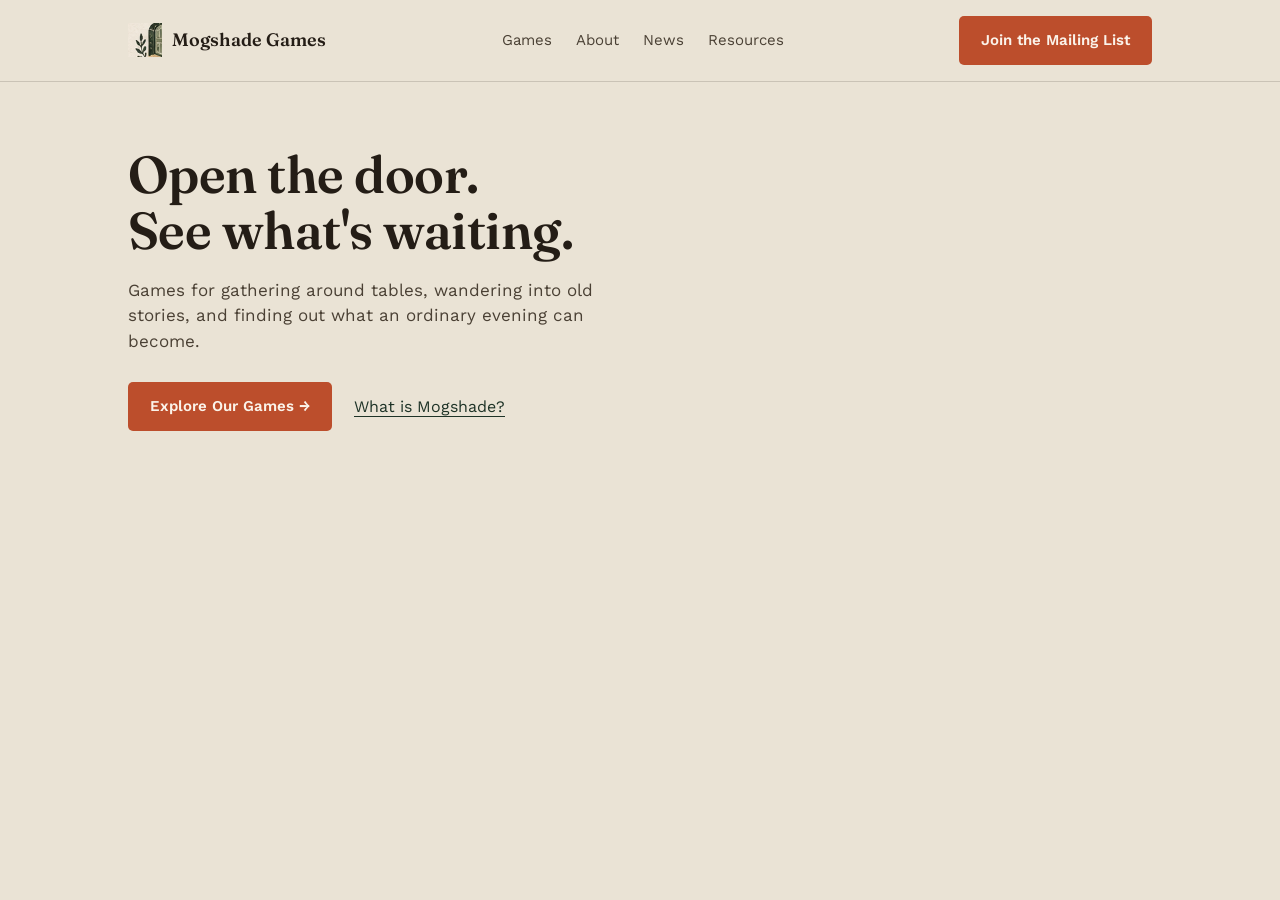
==== index.html @ a769ac43 "Create index.html" ====
<!DOCTYPE html>
<html lang="en">
<head>
<meta charset="UTF-8">
<meta name="viewport" content="width=device-width, initial-scale=1.0">
<title>Mogshade Games — Open the door. See what's waiting.</title>
<link rel="preconnect" href="https://fonts.googleapis.com">
<link rel="preconnect" href="https://fonts.gstatic.com" crossorigin>
<link href="https://fonts.googleapis.com/css2?family=Fraunces:wght@500;600;700&family=Work+Sans:wght@400;500;600&display=swap" rel="stylesheet">
<style>
  :root{
    --cream:#EAE3D5;
    --ink:#241D16;
    --ink-soft:#4A4034;
    --forest-dark:#1E3327;
    --rust:#BC4E2C;
    --rust-dark:#9E3F21;
    --line: rgba(36,29,22,0.16);
  }
  *{box-sizing:border-box;}
  body{margin:0;background:var(--cream);color:var(--ink);font-family:'Work Sans',sans-serif;line-height:1.5;}
  h1,h2{font-family:'Fraunces',serif;font-weight:600;margin:0;letter-spacing:-0.01em;}
  a{color:inherit;text-decoration:none;}
  img{display:block;max-width:100%;border-radius:8px;}
  .wrap{max-width:1080px;margin:0 auto;padding:0 28px;}
  @media(max-width:640px){.wrap{padding:0 18px;}}

  .btn{display:inline-flex;align-items:center;gap:8px;padding:13px 22px;border-radius:5px;font-weight:600;font-size:15px;border:none;cursor:pointer;}
  .btn-primary{background:var(--rust);color:#FBF3EA;}
  .btn-primary:hover{background:var(--rust-dark);}
  .btn-link{text-decoration:underline;text-underline-offset:4px;color:var(--forest-dark);}

  header.site{border-bottom:1px solid var(--line);padding:16px 0;}
  nav{display:flex;align-items:center;justify-content:space-between;flex-wrap:wrap;gap:16px;}
  .logo{display:flex;align-items:center;gap:10px;}
  .logo img{width:34px;height:34px;border-radius:0;}
  .logo-word{font-family:'Fraunces',serif;font-weight:600;font-size:18px;line-height:1.15;}
  .nav-links{display:flex;gap:24px;flex-wrap:wrap;}
  .nav-links a{font-size:15px;color:var(--ink-soft);}
  .nav-links a:hover{color:var(--ink);}

  section{padding:60px 0;}
  .hero{padding-top:64px;}
  .hero-grid{display:grid;grid-template-columns:1fr 1fr;gap:40px;align-items:center;}
  @media(max-width:860px){.hero-grid{grid-template-columns:1fr;}}
  .hero h1{font-size:clamp(34px,5vw,52px);line-height:1.08;}
  .hero p{margin:20px 0 28px;max-width:44ch;color:var(--ink-soft);font-size:17px;}
  .hero-ctas{display:flex;gap:22px;align-items:center;flex-wrap:wrap;}

  .section-head{display:flex;justify-content:space-between;align-items:baseline;margin-bottom:28px;flex-wrap:wrap;gap:12px;}
  .section-head h2{font-size:clamp(26px,3.2vw,36px);}
  .kicker{font-size:12px;font-weight:600;color:var(--ink-soft);}

  .games-grid{display:grid;grid-template-columns:repeat(3,1fr);gap:18px;}
  @media(max-width:860px){.games-grid{grid-template-columns:1fr 1fr;}}
  @media(max-width:600px){.games-grid{grid-template-columns:1fr;}}
  .games-grid img{width:100%;transition:transform .15s ease;}
  .games-grid a:hover img{transform:translateY(-3px);}

  .about-band{background:var(--forest-dark);}
  .about-band .wrap{background:#39253f;border-radius:10px;padding:48px;color:#F1E7EA;}
  .about-grid{display:grid;grid-template-columns:1fr 1fr;gap:36px;align-items:center;}
  @media(max-width:860px){.about-grid{grid-template-columns:1fr;}.about-band .wrap{padding:28px;}}
  .about-band h2{color:#F7EFE9;font-size:clamp(28px,3.6vw,40px);}
  .about-band p{color:#DCC9CE;max-width:44ch;margin:16px 0 24px;}
  .about-band img{border-radius:6px;}
  .btn-cream{background:var(--cream);color:var(--forest-dark);}

  .workshop-grid{display:grid;grid-template-columns:1fr 1fr 1fr;gap:18px;}
  @media(max-width:860px){.workshop-grid{grid-template-columns:1fr 1fr;}}
  @media(max-width:600px){.workshop-grid{grid-template-columns:1fr;}}
  .post-card{background:#F1ECE0;border:1px solid var(--line);border-radius:10px;overflow:hidden;}
  .post-card img{border-radius:0;width:100%;height:130px;object-fit:cover;}
  .post-body{padding:16px 18px 20px;}
  .post-date{font-size:12px;color:var(--ink-soft);}
  .post-card h3{font-family:'Fraunces',serif;font-size:18px;margin:6px 0 8px;font-weight:600;}
  .post-card p{font-size:14px;color:var(--ink-soft);margin:0 0 12px;}
  .post-link{font-size:13.5px;font-weight:600;color:var(--rust);}

  .newsletter{margin-top:20px;background:#A9B98C;color:#3A4A2A;border-radius:10px;padding:26px;display:flex;flex-wrap:wrap;align-items:center;justify-content:space-between;gap:20px;}
  .newsletter h3{font-family:'Fraunces',serif;font-size:19px;margin:0 0 6px;}
  .newsletter p{margin:0;font-size:13.5px;max-width:40ch;}
  .newsletter form{display:flex;gap:10px;flex-wrap:wrap;}
  .newsletter input{padding:11px 14px;border-radius:5px;border:1px solid rgba(58,74,42,0.35);font-family:inherit;font-size:14px;}

  footer{background:var(--forest-dark);color:#E7E0D3;padding:36px 0;}
  .footer-grid{display:flex;align-items:center;justify-content:space-between;flex-wrap:wrap;gap:18px;}
  .footer-logo{display:flex;align-items:center;gap:10px;}
  .footer-logo img{width:28px;height:28px;}
  .footer-links{display:flex;gap:22px;flex-wrap:wrap;}
  .footer-links a{font-size:14px;color:#CBC2AE;}
  .footer-bottom{margin-top:20px;padding-top:18px;border-top:1px solid rgba(231,224,211,0.15);font-size:12.5px;color:#A9A08B;display:flex;justify-content:space-between;flex-wrap:wrap;gap:8px;}
</style>
</head>
<body>

<header class="site">
  <div class="wrap">
    <nav>
      <a href="#top" class="logo">
        <img src="[data-uri]" alt="Mogshade Games door icon">
        <span class="logo-word">Mogshade Games</span>
      </a>
      <div class="nav-links">
        <a href="#games">Games</a>
        <a href="#about">About</a>
        <a href="#workshop">News</a>
        <a href="#workshop">Resources</a>
      </div>
      <a href="#newsletter" class="btn btn-primary">Join the Mailing List</a>
    </nav>
  </div>
</header>

<main id="top">

  <section class="hero">
    <div class="wrap hero-grid">
      <div>
        <h1>Open the door.<br>See what's waiting.</h1>
        <p>Games for gathering around tables, wandering into old stories, and finding out what an ordinary evening can become.</p>
        <div class="hero-ctas">
          <a href="#games" class="btn btn-primary">Explore Our Games →</a>
          <a href="#about" class="btn-link">What is Mogshade?</a>
        </div>
      </div>
      <div>
        <img src="[data-uri]
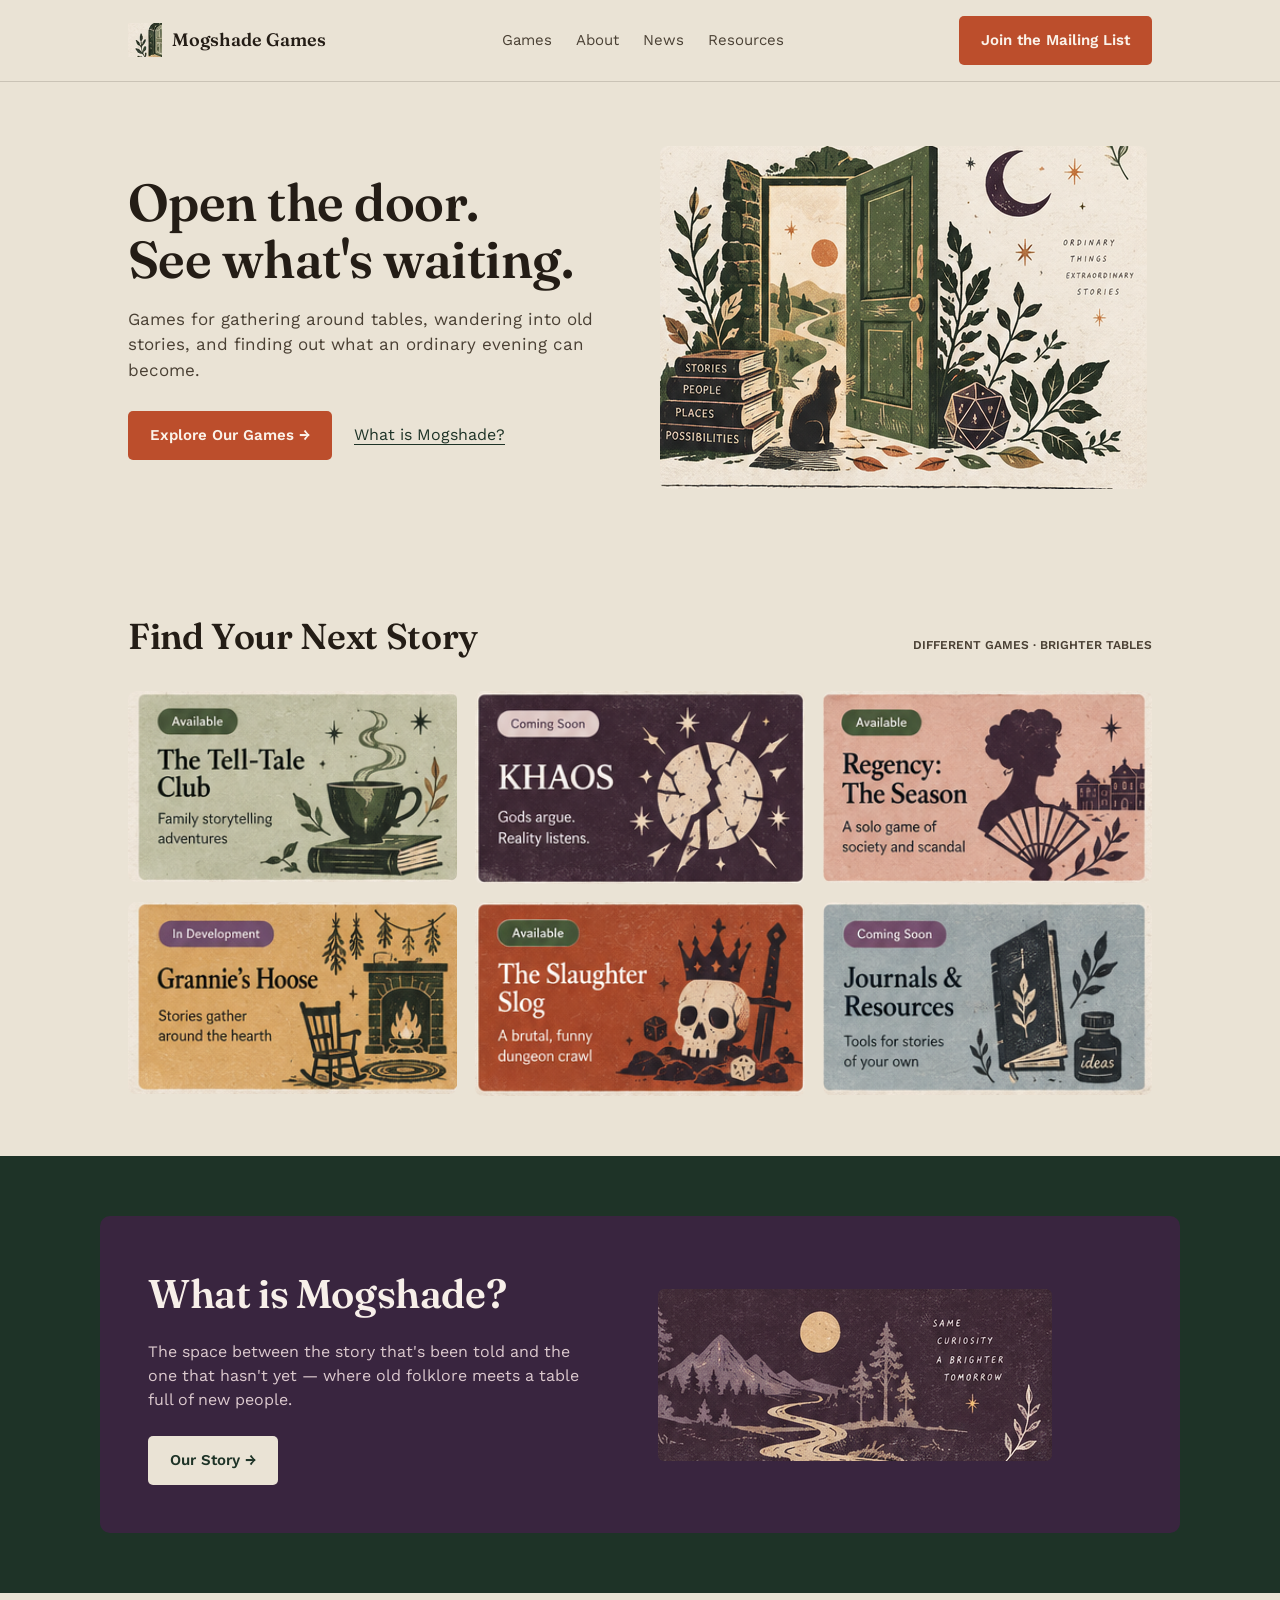
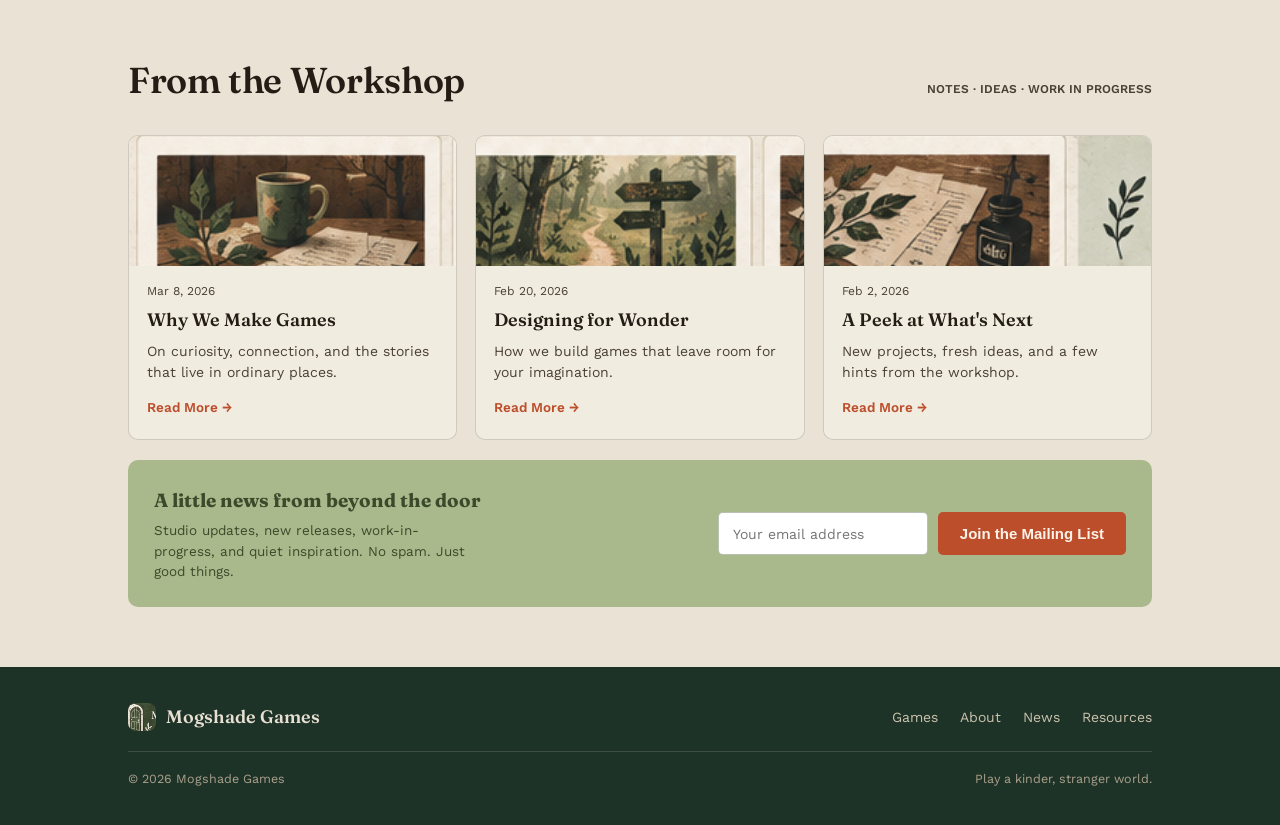
==== commit 473c592f: "Add files via upload" ====
--- a/index.html
+++ b/index.html
@@ -98,7 +98,7 @@
   <div class="wrap">
     <nav>
       <a href="#top" class="logo">
-        <img src="[data-uri]" alt="Mogshade Games door icon">
+        <img src="logo-icon.png" alt="Mogshade Games door icon">
         <span class="logo-word">Mogshade Games</span>
       </a>
       <div class="nav-links">
@@ -125,4 +125,114 @@
         </div>
       </div>
       <div>
-        <img src="[data-uri]
+        <img src="hero-art.png" alt="An open green door revealing a path into the hills, with a black cat, a stack of books, and a d20 die among the foliage">
+      </div>
+    </div>
+  </section>
+
+  <section id="games">
+    <div class="wrap">
+      <div class="section-head">
+        <h2>Find Your Next Story</h2>
+        <span class="kicker">DIFFERENT GAMES · BRIGHTER TABLES</span>
+      </div>
+      <div class="games-grid">
+        <a href="#"><img src="card-telltale.png" alt="The Tell-Tale Club — family storytelling adventures. Available now."></a>
+        <a href="#"><img src="card-khaos.png" alt="KHAOS — gods argue, reality listens. Coming soon."></a>
+        <a href="#"><img src="card-regency.png" alt="Regency: The Season — a solo game of society and scandal. Available now."></a>
+        <a href="#"><img src="card-grannie.png" alt="Grannie's Hoose — stories gather around the hearth. In development."></a>
+        <a href="#"><img src="card-slaughter.png" alt="The Slaughter Slog — a brutal, funny dungeon crawl. Available now."></a>
+        <a href="#"><img src="card-journals.png" alt="Journals and Resources — tools for stories of your own. Coming soon."></a>
+      </div>
+    </div>
+  </section>
+
+  <section class="about-band" id="about">
+    <div class="wrap">
+      <div class="about-grid">
+        <div>
+          <h2>What is Mogshade?</h2>
+          <p>The space between the story that's been told and the one that hasn't yet — where old folklore meets a table full of new people.</p>
+          <a href="#" class="btn btn-cream">Our Story →</a>
+        </div>
+        <div>
+          <img src="about-art.png" alt="A moonlit path winding through mountains and pine trees">
+        </div>
+      </div>
+    </div>
+  </section>
+
+  <section id="workshop">
+    <div class="wrap">
+      <div class="section-head">
+        <h2>From the Workshop</h2>
+        <span class="kicker">NOTES · IDEAS · WORK IN PROGRESS</span>
+      </div>
+      <div class="workshop-grid">
+        <article class="post-card">
+          <img src="blog-thumb1.png" alt="A mug and manuscript pages on a wooden desk">
+          <div class="post-body">
+            <div class="post-date">Mar 8, 2026</div>
+            <h3>Why We Make Games</h3>
+            <p>On curiosity, connection, and the stories that live in ordinary places.</p>
+            <a href="#" class="post-link">Read More →</a>
+          </div>
+        </article>
+        <article class="post-card">
+          <img src="blog-thumb2.png" alt="A forest path with a wooden signpost">
+          <div class="post-body">
+            <div class="post-date">Feb 20, 2026</div>
+            <h3>Designing for Wonder</h3>
+            <p>How we build games that leave room for your imagination.</p>
+            <a href="#" class="post-link">Read More →</a>
+          </div>
+        </article>
+        <article class="post-card">
+          <img src="blog-thumb3.png" alt="Manuscript pages, a leaf, and an ink bottle">
+          <div class="post-body">
+            <div class="post-date">Feb 2, 2026</div>
+            <h3>A Peek at What's Next</h3>
+            <p>New projects, fresh ideas, and a few hints from the workshop.</p>
+            <a href="#" class="post-link">Read More →</a>
+          </div>
+        </article>
+      </div>
+
+      <div class="newsletter" id="newsletter">
+        <div>
+          <h3>A little news from beyond the door</h3>
+          <p>Studio updates, new releases, work-in-progress, and quiet inspiration. No spam. Just good things.</p>
+        </div>
+        <form onsubmit="event.preventDefault(); this.querySelector('button').textContent='Joined ✓';">
+          <input type="email" placeholder="Your email address" required>
+          <button type="submit" class="btn btn-primary">Join the Mailing List</button>
+        </form>
+      </div>
+    </div>
+  </section>
+
+</main>
+
+<footer>
+  <div class="wrap">
+    <div class="footer-grid">
+      <a href="#top" class="footer-logo">
+        <img src="footer-icon.png" alt="Mogshade Games door icon">
+        <span class="logo-word">Mogshade Games</span>
+      </a>
+      <nav class="footer-links">
+        <a href="#games">Games</a>
+        <a href="#about">About</a>
+        <a href="#workshop">News</a>
+        <a href="#workshop">Resources</a>
+      </nav>
+    </div>
+    <div class="footer-bottom">
+      <span>© 2026 Mogshade Games</span>
+      <span>Play a kinder, stranger world.</span>
+    </div>
+  </div>
+</footer>
+
+</body>
+</html>
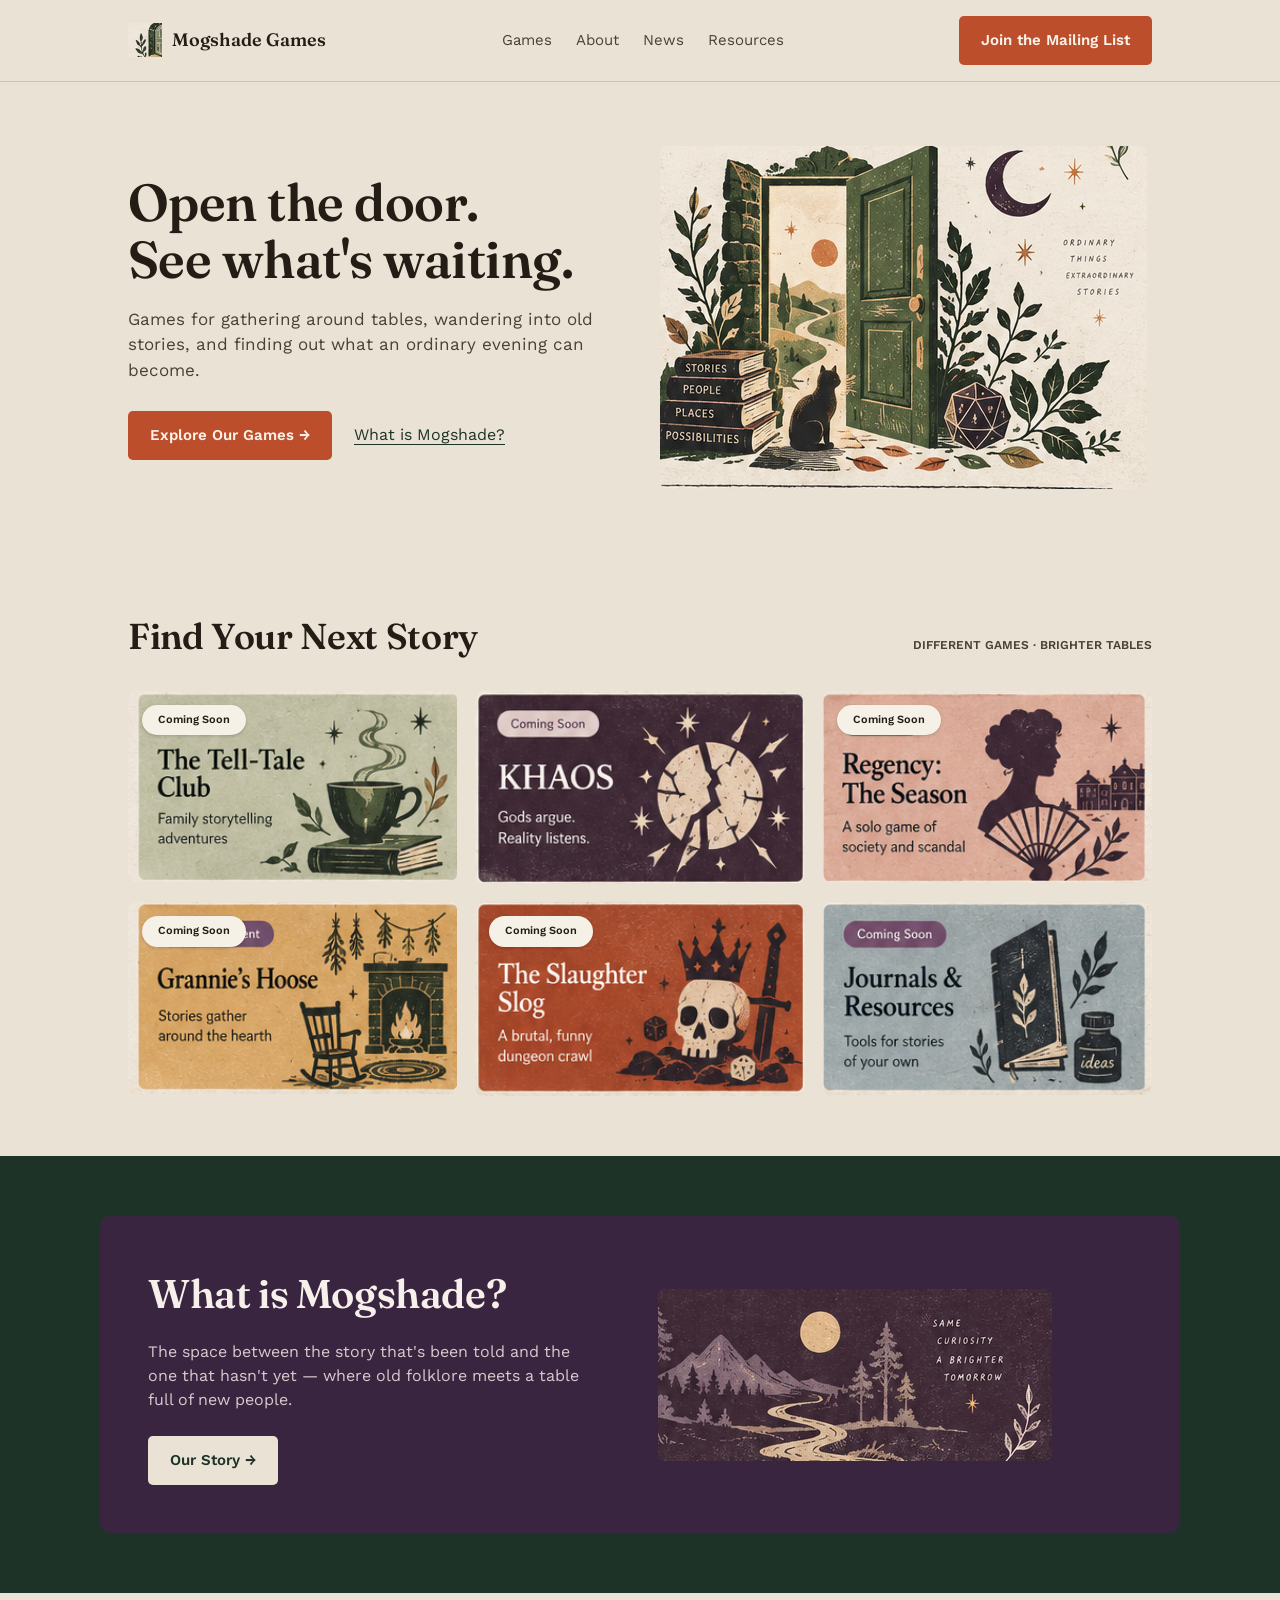
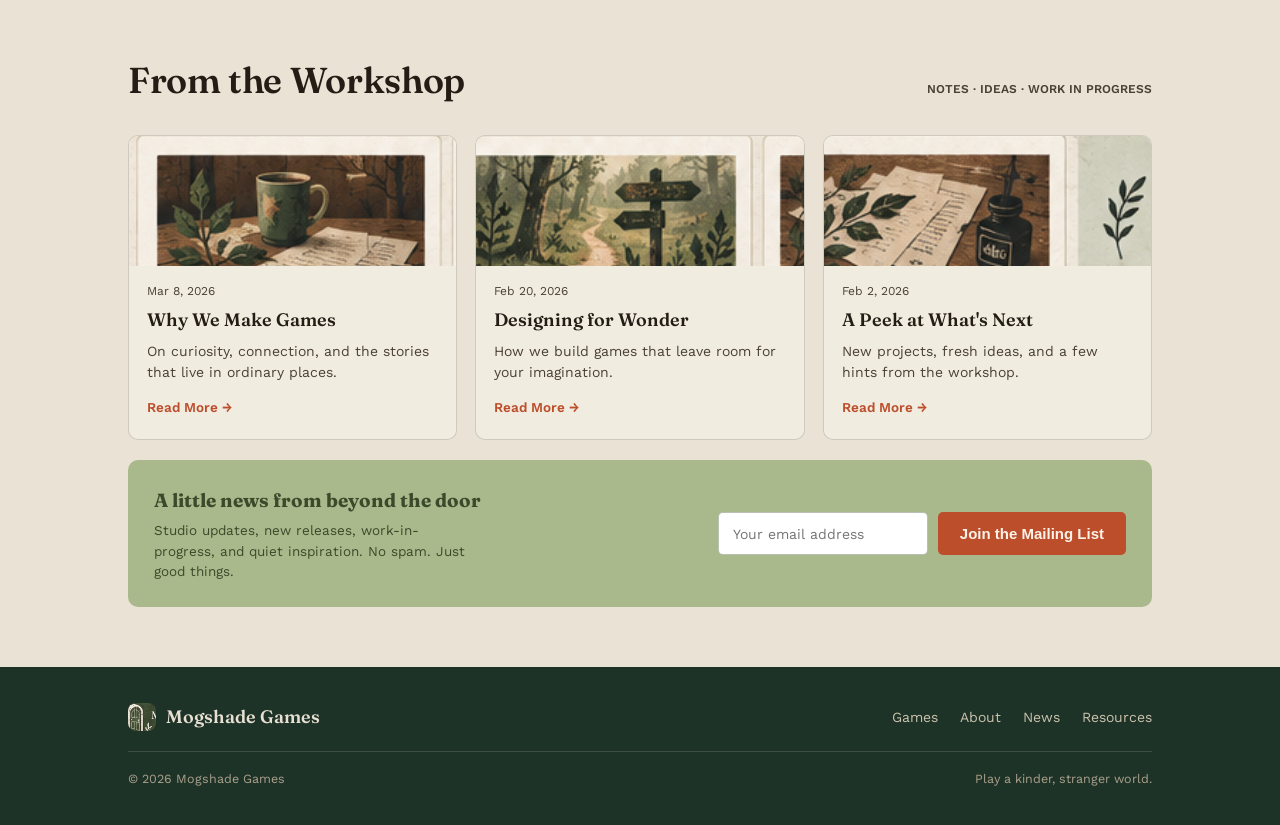
==== commit 876062cd: "Add files via upload" ====
--- a/index.html
+++ b/index.html
@@ -54,8 +54,16 @@
   .games-grid{display:grid;grid-template-columns:repeat(3,1fr);gap:18px;}
   @media(max-width:860px){.games-grid{grid-template-columns:1fr 1fr;}}
   @media(max-width:600px){.games-grid{grid-template-columns:1fr;}}
-  .games-grid img{width:100%;transition:transform .15s ease;}
+  .games-grid img{width:100%;transition:transform .15s ease;display:block;}
   .games-grid a:hover img{transform:translateY(-3px);}
+  .game-card-wrap{position:relative;}
+  .badge-pill{
+    position:absolute;top:14px;left:14px;
+    background:#F5F1E6;color:#241D16;
+    font-size:11px;font-weight:600;
+    padding:7px 16px;border-radius:20px;
+    box-shadow:0 1px 3px rgba(0,0,0,0.18);
+  }
 
   .about-band{background:var(--forest-dark);}
   .about-band .wrap{background:#39253f;border-radius:10px;padding:48px;color:#F1E7EA;}
@@ -137,12 +145,12 @@
         <span class="kicker">DIFFERENT GAMES · BRIGHTER TABLES</span>
       </div>
       <div class="games-grid">
-        <a href="#"><img src="card-telltale.png" alt="The Tell-Tale Club — family storytelling adventures. Available now."></a>
-        <a href="#"><img src="card-khaos.png" alt="KHAOS — gods argue, reality listens. Coming soon."></a>
-        <a href="#"><img src="card-regency.png" alt="Regency: The Season — a solo game of society and scandal. Available now."></a>
-        <a href="#"><img src="card-grannie.png" alt="Grannie's Hoose — stories gather around the hearth. In development."></a>
-        <a href="#"><img src="card-slaughter.png" alt="The Slaughter Slog — a brutal, funny dungeon crawl. Available now."></a>
-        <a href="#"><img src="card-journals.png" alt="Journals and Resources — tools for stories of your own. Coming soon."></a>
+        <div class="game-card-wrap"><a href="#"><img src="card-telltale.png" alt="The Tell-Tale Club — family storytelling adventures. Coming soon."></a><span class="badge-pill">Coming Soon</span></div>
+        <div class="game-card-wrap"><a href="#"><img src="card-khaos.png" alt="KHAOS — gods argue, reality listens. Coming soon."></a></div>
+        <div class="game-card-wrap"><a href="#"><img src="card-regency.png" alt="Regency: The Season — a solo game of society and scandal. Coming soon."></a><span class="badge-pill">Coming Soon</span></div>
+        <div class="game-card-wrap"><a href="#"><img src="card-grannie.png" alt="Grannie's Hoose — stories gather around the hearth. Coming soon."></a><span class="badge-pill">Coming Soon</span></div>
+        <div class="game-card-wrap"><a href="#"><img src="card-slaughter.png" alt="The Slaughter Slog — a brutal, funny dungeon crawl. Coming soon."></a><span class="badge-pill">Coming Soon</span></div>
+        <div class="game-card-wrap"><a href="#"><img src="card-journals.png" alt="Journals and Resources — tools for stories of your own. Coming soon."></a></div>
       </div>
     </div>
   </section>
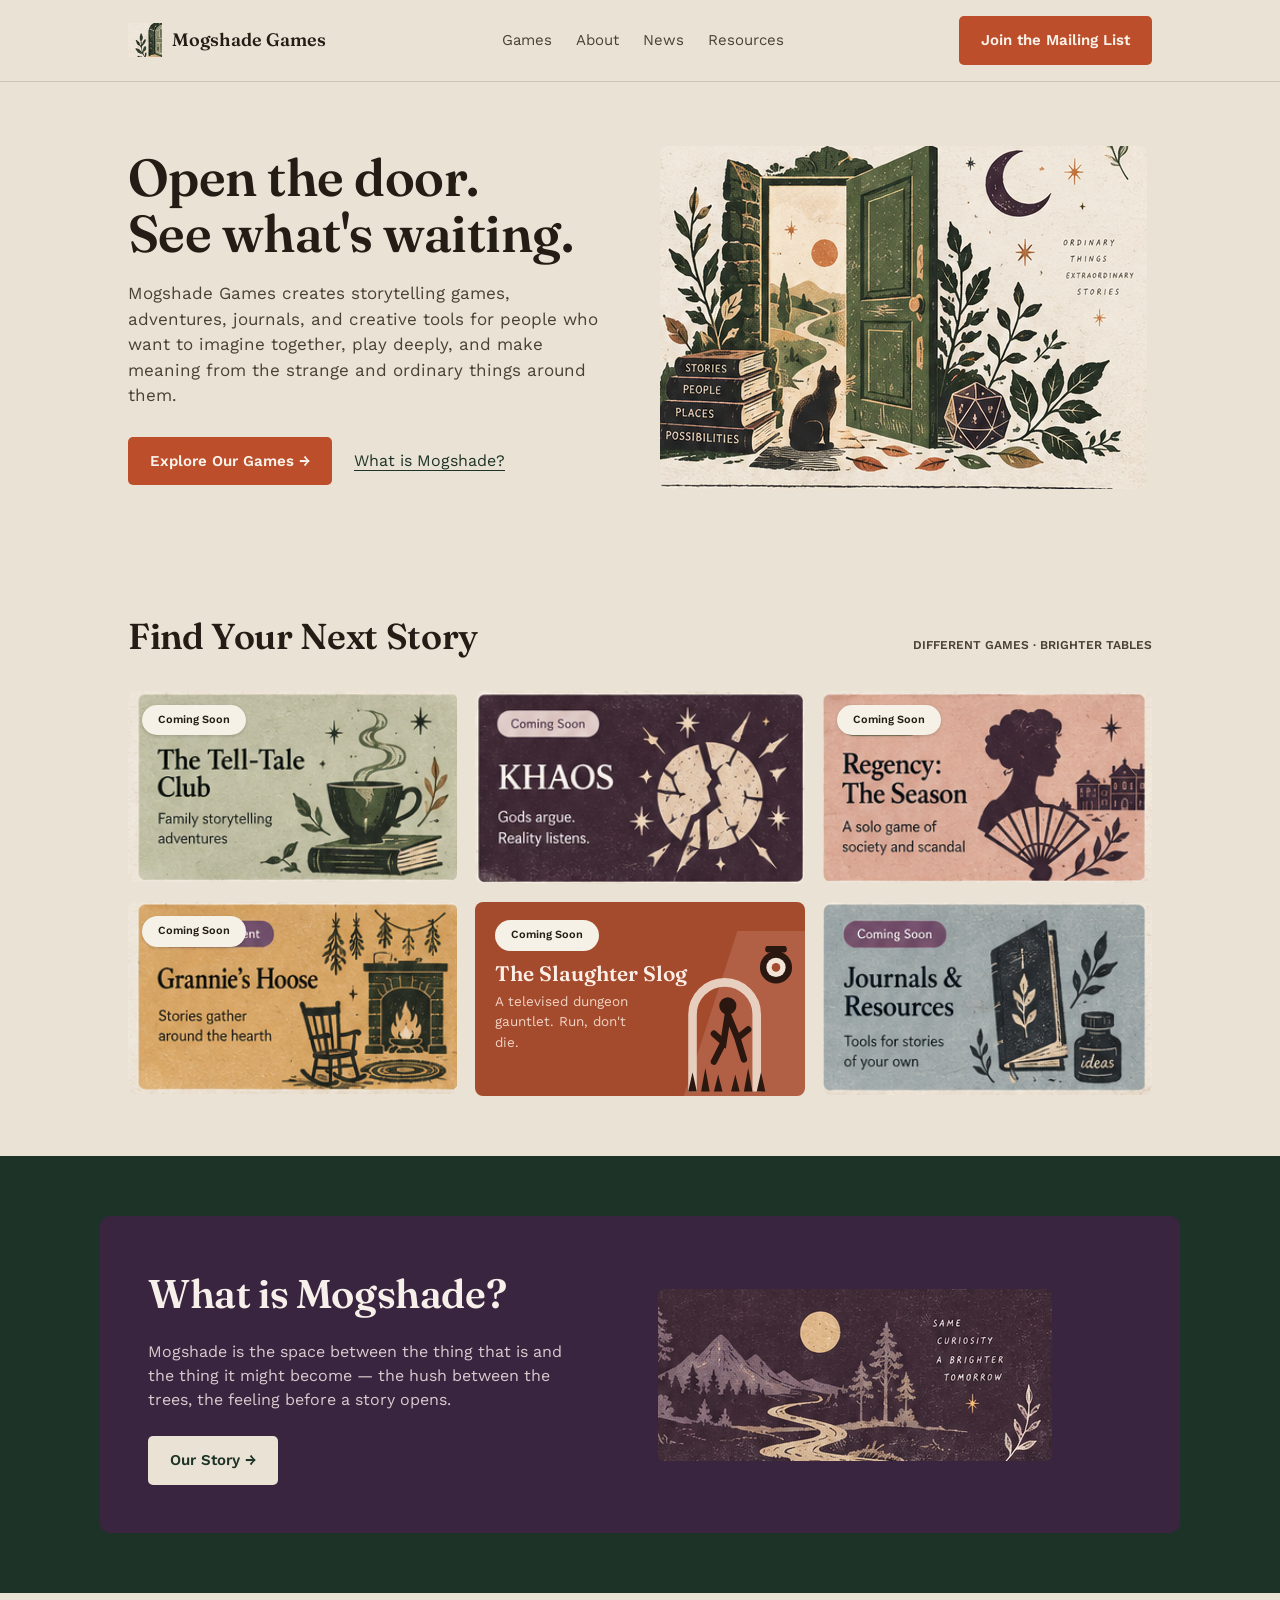
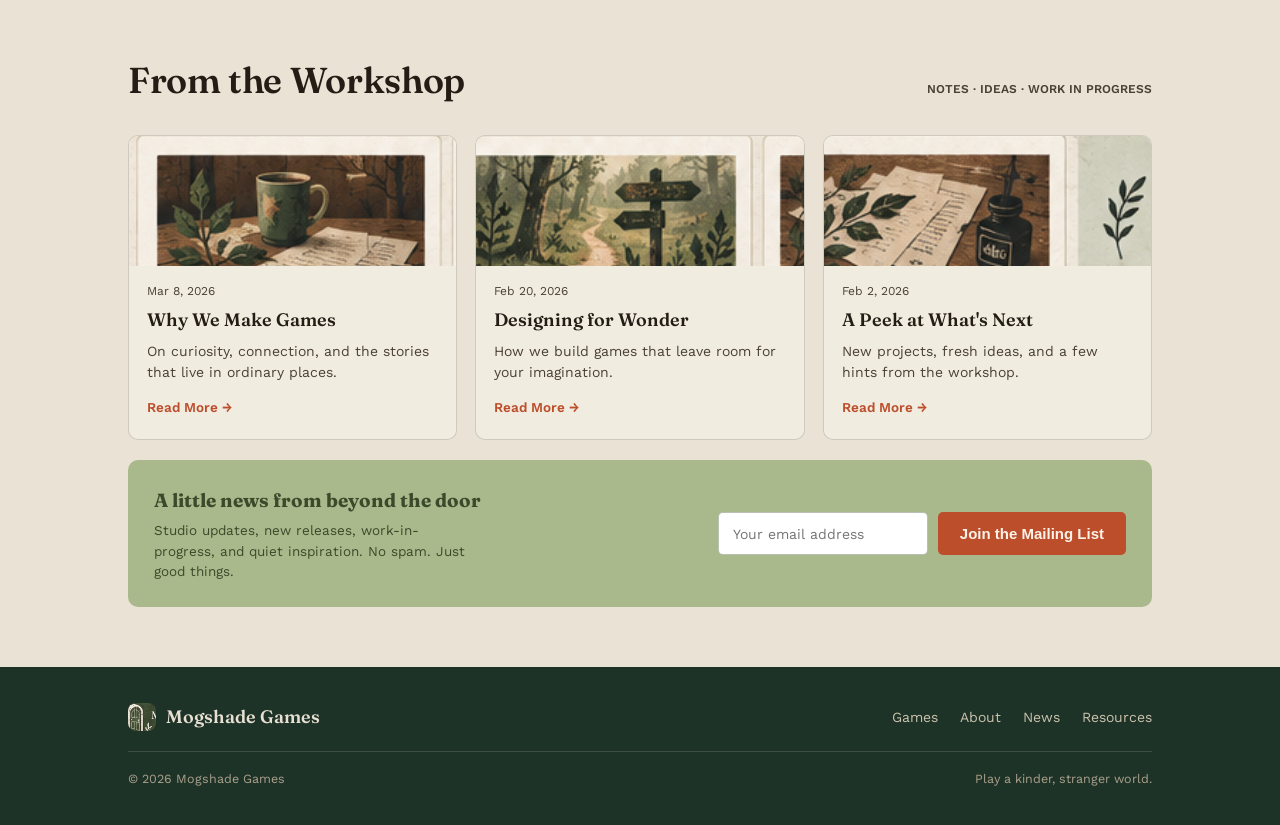
==== commit 49bffb95: "Add files via upload" ====
--- a/index.html
+++ b/index.html
@@ -64,6 +64,22 @@
     padding:7px 16px;border-radius:20px;
     box-shadow:0 1px 3px rgba(0,0,0,0.18);
   }
+  .card-slog{
+    background:#A54B2D;color:#FBEAE0;
+    border-radius:8px;position:relative;overflow:hidden;
+    aspect-ratio:309/182;padding:18px 20px;
+    display:flex;flex-direction:column;
+    transition:transform .15s ease;
+  }
+  .game-card-wrap:hover .card-slog{transform:translateY(-3px);}
+  .card-slog .badge-pill-static{
+    align-self:flex-start;background:#F5F1E6;color:#241D16;
+    font-size:11px;font-weight:600;padding:7px 16px;border-radius:20px;
+    margin-bottom:10px;
+  }
+  .card-slog h3{font-family:'Fraunces',serif;font-weight:600;font-size:21px;margin:0 0 6px;line-height:1.15;color:#FCEEE6;}
+  .card-slog p{font-size:13.5px;margin:0;max-width:52%;color:#F1D3C3;position:relative;z-index:2;}
+  .card-slog .slog-art{position:absolute;right:-6px;bottom:-6px;width:52%;height:auto;}
 
   .about-band{background:var(--forest-dark);}
   .about-band .wrap{background:#39253f;border-radius:10px;padding:48px;color:#F1E7EA;}
@@ -111,7 +127,7 @@
       </a>
       <div class="nav-links">
         <a href="#games">Games</a>
-        <a href="#about">About</a>
+        <a href="about.html">About</a>
         <a href="#workshop">News</a>
         <a href="#workshop">Resources</a>
       </div>
@@ -126,10 +142,10 @@
     <div class="wrap hero-grid">
       <div>
         <h1>Open the door.<br>See what's waiting.</h1>
-        <p>Games for gathering around tables, wandering into old stories, and finding out what an ordinary evening can become.</p>
+        <p>Mogshade Games creates storytelling games, adventures, journals, and creative tools for people who want to imagine together, play deeply, and make meaning from the strange and ordinary things around them.</p>
         <div class="hero-ctas">
           <a href="#games" class="btn btn-primary">Explore Our Games →</a>
-          <a href="#about" class="btn-link">What is Mogshade?</a>
+          <a href="about.html" class="btn-link">What is Mogshade?</a>
         </div>
       </div>
       <div>
@@ -149,7 +165,40 @@
         <div class="game-card-wrap"><a href="#"><img src="card-khaos.png" alt="KHAOS — gods argue, reality listens. Coming soon."></a></div>
         <div class="game-card-wrap"><a href="#"><img src="card-regency.png" alt="Regency: The Season — a solo game of society and scandal. Coming soon."></a><span class="badge-pill">Coming Soon</span></div>
         <div class="game-card-wrap"><a href="#"><img src="card-grannie.png" alt="Grannie's Hoose — stories gather around the hearth. Coming soon."></a><span class="badge-pill">Coming Soon</span></div>
-        <div class="game-card-wrap"><a href="#"><img src="card-slaughter.png" alt="The Slaughter Slog — a brutal, funny dungeon crawl. Coming soon."></a><span class="badge-pill">Coming Soon</span></div>
+        <div class="game-card-wrap">
+          <a href="#" class="card-slog" aria-label="The Slaughter Slog — a televised dungeon gauntlet. Coming soon.">
+            <span class="badge-pill-static">Coming Soon</span>
+            <h3>The Slaughter Slog</h3>
+            <p>A televised dungeon gauntlet. Run, don't die.</p>
+            <svg class="slog-art" viewBox="0 0 160 160" xmlns="http://www.w3.org/2000/svg">
+              <!-- spotlight beam -->
+              <polygon points="160,0 92,0 40,160 160,160" fill="#F3E4D8" opacity="0.14"/>
+              <!-- stone arch -->
+              <path d="M50 150 V78 a30 30 0 0 1 60 0 V150" fill="none" stroke="#F3E4D8" stroke-width="8" opacity="0.85"/>
+              <!-- spikes at base -->
+              <g fill="#2A1710">
+                <polygon points="46,150 54,150 50,132"/>
+                <polygon points="58,150 66,150 62,128"/>
+                <polygon points="70,150 78,150 74,134"/>
+                <polygon points="86,150 94,150 90,134"/>
+                <polygon points="98,150 106,150 102,128"/>
+                <polygon points="110,150 118,150 114,132"/>
+              </g>
+              <!-- running contestant -->
+              <g fill="#2A1710">
+                <circle cx="83" cy="70" r="8"/>
+                <path d="M83 78 L79 104 L70 96 M83 78 L92 100 L102 92 M79 104 L70 122 M92 100 L98 120" stroke="#2A1710" stroke-width="6" fill="none" stroke-linecap="round"/>
+              </g>
+              <!-- camera / on-air lens -->
+              <g>
+                <circle cx="128" cy="34" r="15" fill="#2A1710"/>
+                <circle cx="128" cy="34" r="9" fill="#F3E4D8"/>
+                <circle cx="128" cy="34" r="4" fill="#A54B2D"/>
+                <rect x="118" y="14" width="20" height="6" rx="2" fill="#2A1710"/>
+              </g>
+            </svg>
+          </a>
+        </div>
         <div class="game-card-wrap"><a href="#"><img src="card-journals.png" alt="Journals and Resources — tools for stories of your own. Coming soon."></a></div>
       </div>
     </div>
@@ -160,8 +209,8 @@
       <div class="about-grid">
         <div>
           <h2>What is Mogshade?</h2>
-          <p>The space between the story that's been told and the one that hasn't yet — where old folklore meets a table full of new people.</p>
-          <a href="#" class="btn btn-cream">Our Story →</a>
+          <p>Mogshade is the space between the thing that is and the thing it might become — the hush between the trees, the feeling before a story opens.</p>
+          <a href="about.html" class="btn btn-cream">Our Story →</a>
         </div>
         <div>
           <img src="about-art.png" alt="A moonlit path winding through mountains and pine trees">
@@ -230,7 +279,7 @@
       </a>
       <nav class="footer-links">
         <a href="#games">Games</a>
-        <a href="#about">About</a>
+        <a href="about.html">About</a>
         <a href="#workshop">News</a>
         <a href="#workshop">Resources</a>
       </nav>
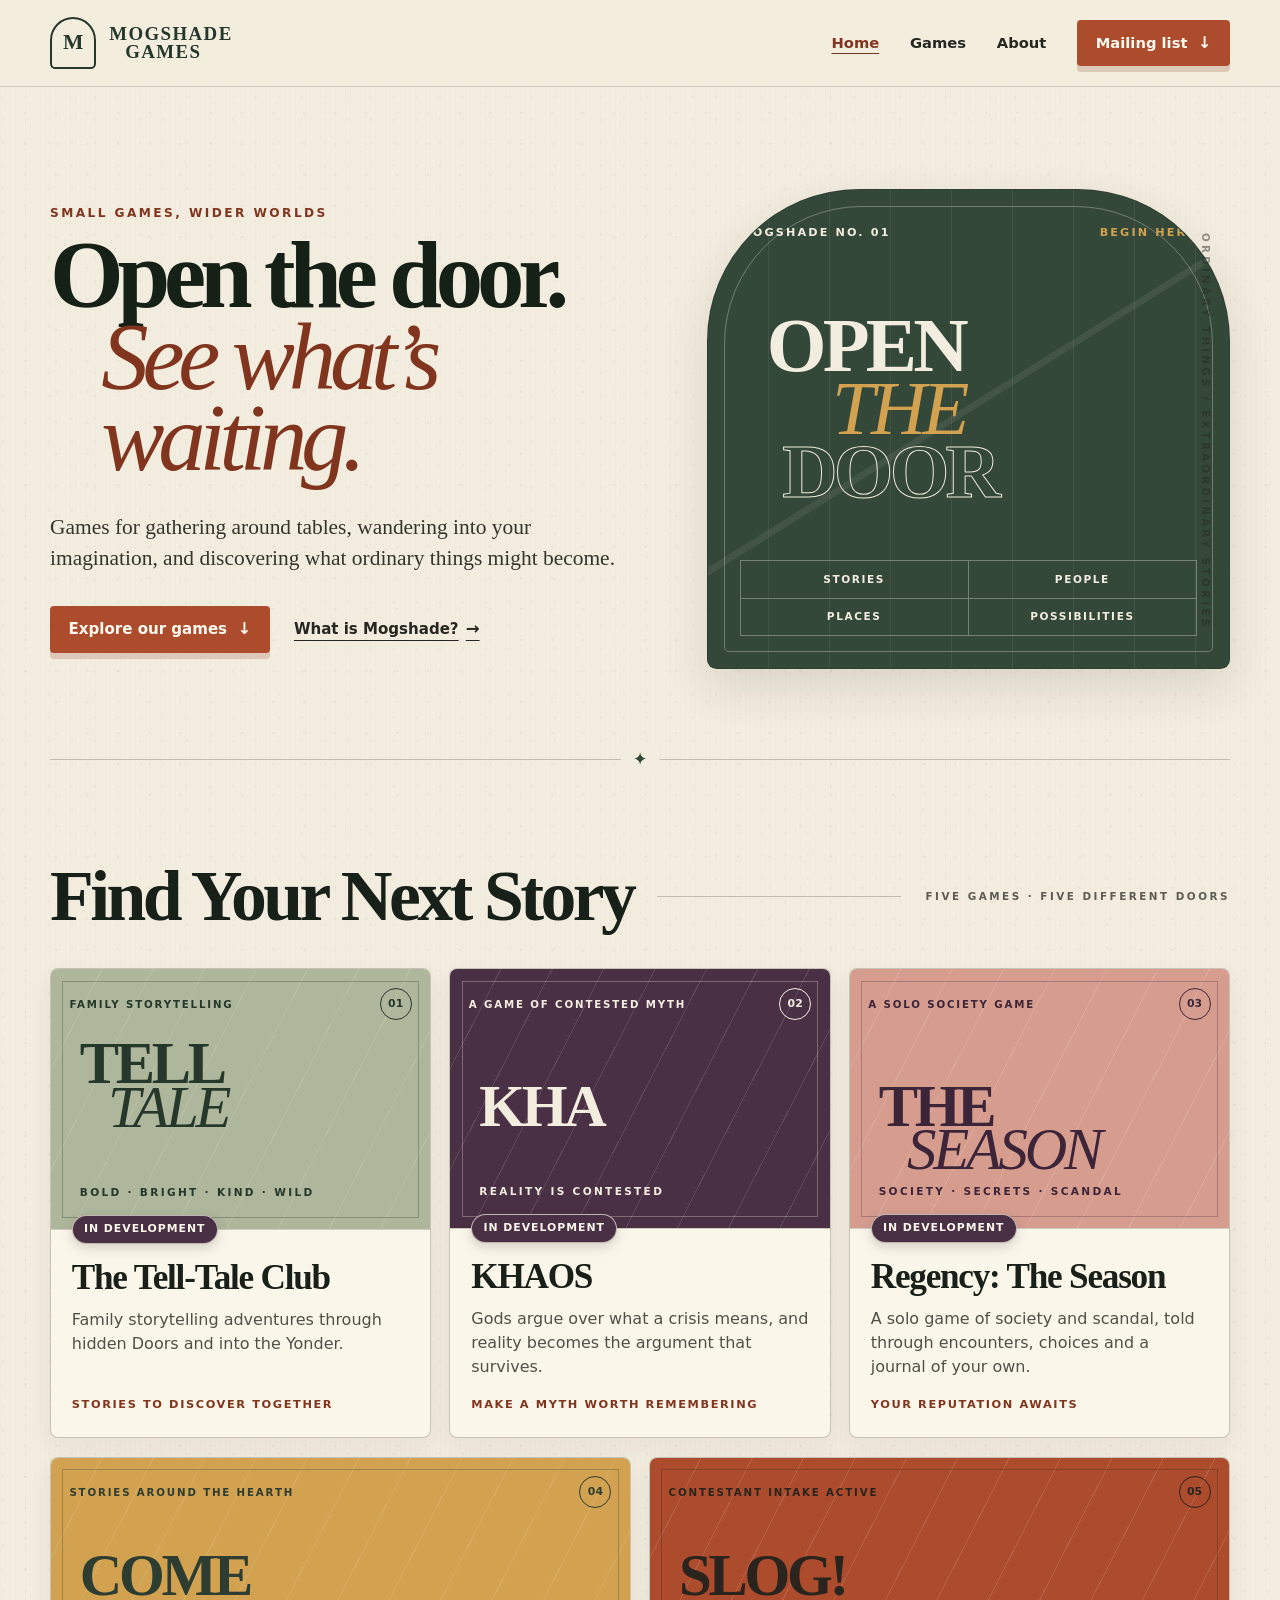
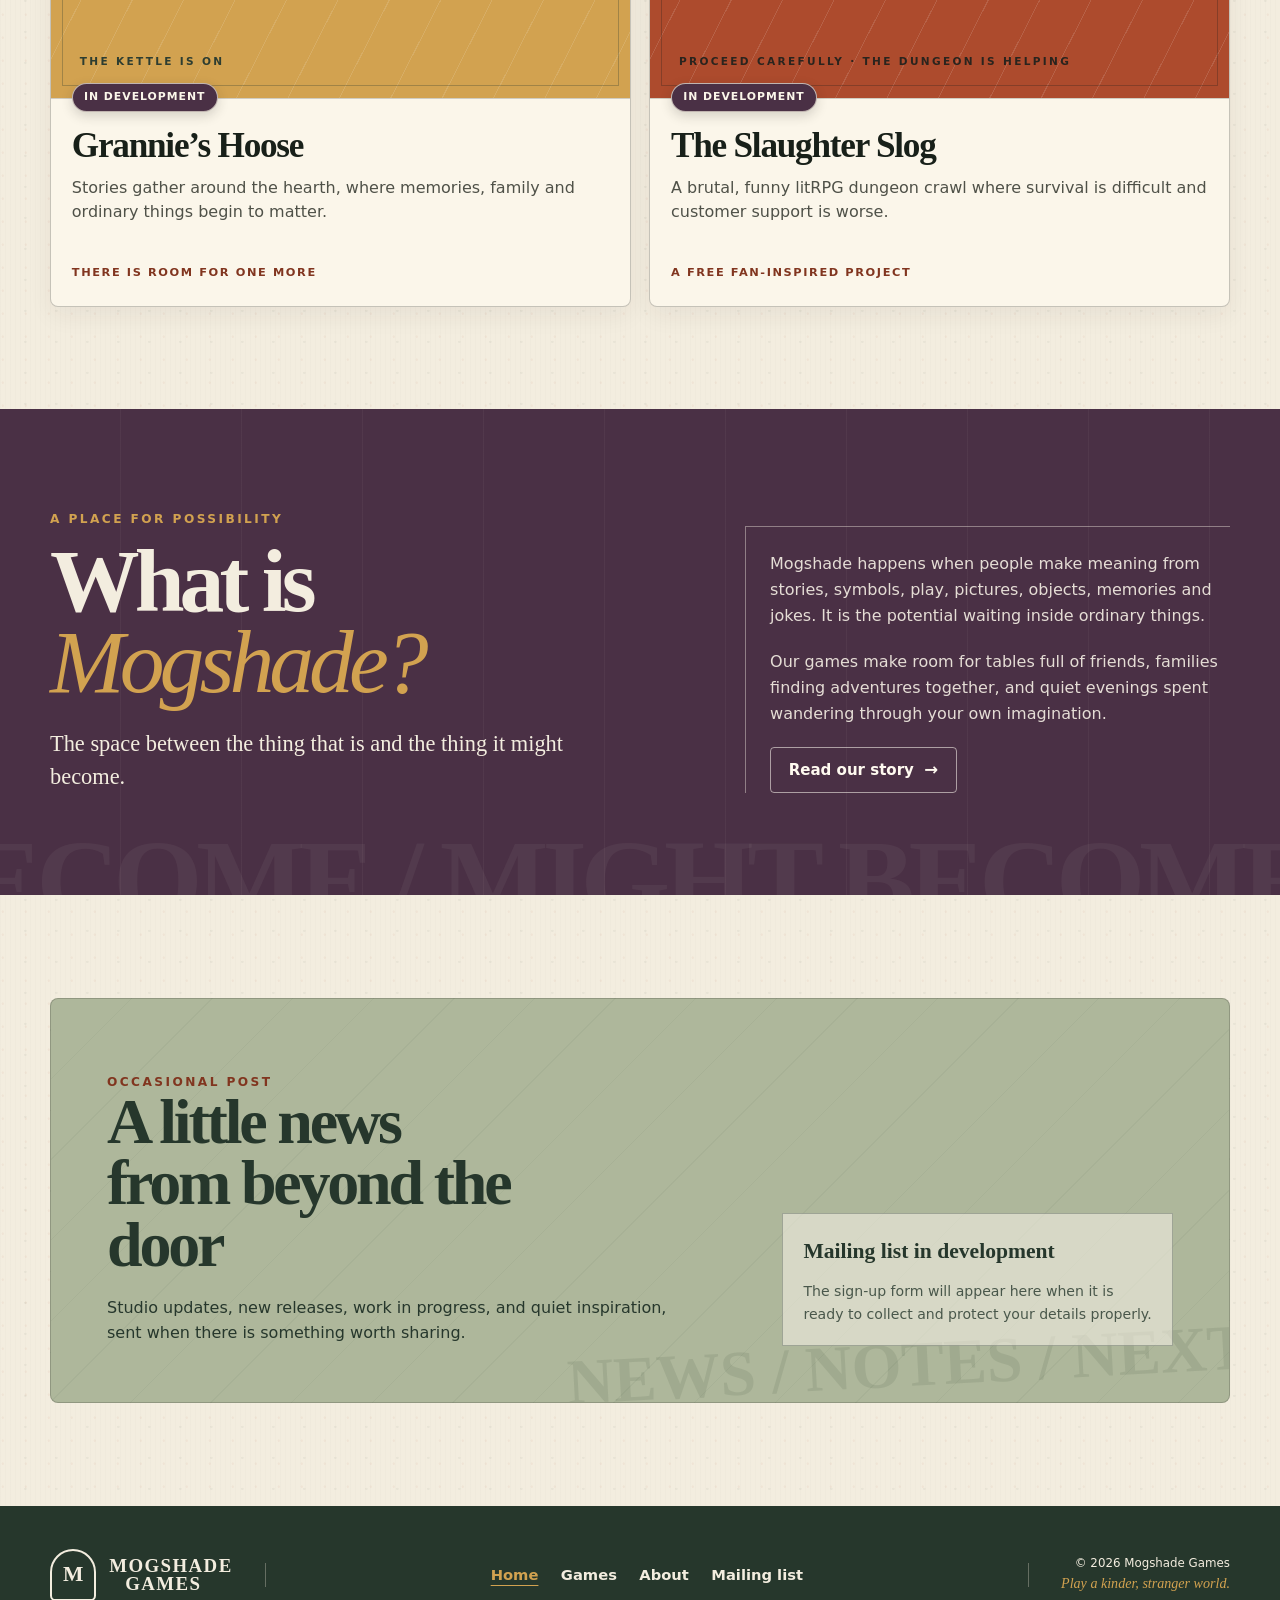
==== commit 5324761e: "Add files via upload" ====
--- a/index.html
+++ b/index.html
@@ -1,295 +1,221 @@
-<!DOCTYPE html>
-<html lang="en">
+<!doctype html>
+<html lang="en-GB">
 <head>
-<meta charset="UTF-8">
-<meta name="viewport" content="width=device-width, initial-scale=1.0">
-<title>Mogshade Games — Open the door. See what's waiting.</title>
-<link rel="preconnect" href="https://fonts.googleapis.com">
-<link rel="preconnect" href="https://fonts.gstatic.com" crossorigin>
-<link href="https://fonts.googleapis.com/css2?family=Fraunces:wght@500;600;700&family=Work+Sans:wght@400;500;600&display=swap" rel="stylesheet">
-<style>
-  :root{
-    --cream:#EAE3D5;
-    --ink:#241D16;
-    --ink-soft:#4A4034;
-    --forest-dark:#1E3327;
-    --rust:#BC4E2C;
-    --rust-dark:#9E3F21;
-    --line: rgba(36,29,22,0.16);
-  }
-  *{box-sizing:border-box;}
-  body{margin:0;background:var(--cream);color:var(--ink);font-family:'Work Sans',sans-serif;line-height:1.5;}
-  h1,h2{font-family:'Fraunces',serif;font-weight:600;margin:0;letter-spacing:-0.01em;}
-  a{color:inherit;text-decoration:none;}
-  img{display:block;max-width:100%;border-radius:8px;}
-  .wrap{max-width:1080px;margin:0 auto;padding:0 28px;}
-  @media(max-width:640px){.wrap{padding:0 18px;}}
-
-  .btn{display:inline-flex;align-items:center;gap:8px;padding:13px 22px;border-radius:5px;font-weight:600;font-size:15px;border:none;cursor:pointer;}
-  .btn-primary{background:var(--rust);color:#FBF3EA;}
-  .btn-primary:hover{background:var(--rust-dark);}
-  .btn-link{text-decoration:underline;text-underline-offset:4px;color:var(--forest-dark);}
-
-  header.site{border-bottom:1px solid var(--line);padding:16px 0;}
-  nav{display:flex;align-items:center;justify-content:space-between;flex-wrap:wrap;gap:16px;}
-  .logo{display:flex;align-items:center;gap:10px;}
-  .logo img{width:34px;height:34px;border-radius:0;}
-  .logo-word{font-family:'Fraunces',serif;font-weight:600;font-size:18px;line-height:1.15;}
-  .nav-links{display:flex;gap:24px;flex-wrap:wrap;}
-  .nav-links a{font-size:15px;color:var(--ink-soft);}
-  .nav-links a:hover{color:var(--ink);}
-
-  section{padding:60px 0;}
-  .hero{padding-top:64px;}
-  .hero-grid{display:grid;grid-template-columns:1fr 1fr;gap:40px;align-items:center;}
-  @media(max-width:860px){.hero-grid{grid-template-columns:1fr;}}
-  .hero h1{font-size:clamp(34px,5vw,52px);line-height:1.08;}
-  .hero p{margin:20px 0 28px;max-width:44ch;color:var(--ink-soft);font-size:17px;}
-  .hero-ctas{display:flex;gap:22px;align-items:center;flex-wrap:wrap;}
-
-  .section-head{display:flex;justify-content:space-between;align-items:baseline;margin-bottom:28px;flex-wrap:wrap;gap:12px;}
-  .section-head h2{font-size:clamp(26px,3.2vw,36px);}
-  .kicker{font-size:12px;font-weight:600;color:var(--ink-soft);}
-
-  .games-grid{display:grid;grid-template-columns:repeat(3,1fr);gap:18px;}
-  @media(max-width:860px){.games-grid{grid-template-columns:1fr 1fr;}}
-  @media(max-width:600px){.games-grid{grid-template-columns:1fr;}}
-  .games-grid img{width:100%;transition:transform .15s ease;display:block;}
-  .games-grid a:hover img{transform:translateY(-3px);}
-  .game-card-wrap{position:relative;}
-  .badge-pill{
-    position:absolute;top:14px;left:14px;
-    background:#F5F1E6;color:#241D16;
-    font-size:11px;font-weight:600;
-    padding:7px 16px;border-radius:20px;
-    box-shadow:0 1px 3px rgba(0,0,0,0.18);
-  }
-  .card-slog{
-    background:#A54B2D;color:#FBEAE0;
-    border-radius:8px;position:relative;overflow:hidden;
-    aspect-ratio:309/182;padding:18px 20px;
-    display:flex;flex-direction:column;
-    transition:transform .15s ease;
-  }
-  .game-card-wrap:hover .card-slog{transform:translateY(-3px);}
-  .card-slog .badge-pill-static{
-    align-self:flex-start;background:#F5F1E6;color:#241D16;
-    font-size:11px;font-weight:600;padding:7px 16px;border-radius:20px;
-    margin-bottom:10px;
-  }
-  .card-slog h3{font-family:'Fraunces',serif;font-weight:600;font-size:21px;margin:0 0 6px;line-height:1.15;color:#FCEEE6;}
-  .card-slog p{font-size:13.5px;margin:0;max-width:52%;color:#F1D3C3;position:relative;z-index:2;}
-  .card-slog .slog-art{position:absolute;right:-6px;bottom:-6px;width:52%;height:auto;}
-
-  .about-band{background:var(--forest-dark);}
-  .about-band .wrap{background:#39253f;border-radius:10px;padding:48px;color:#F1E7EA;}
-  .about-grid{display:grid;grid-template-columns:1fr 1fr;gap:36px;align-items:center;}
-  @media(max-width:860px){.about-grid{grid-template-columns:1fr;}.about-band .wrap{padding:28px;}}
-  .about-band h2{color:#F7EFE9;font-size:clamp(28px,3.6vw,40px);}
-  .about-band p{color:#DCC9CE;max-width:44ch;margin:16px 0 24px;}
-  .about-band img{border-radius:6px;}
-  .btn-cream{background:var(--cream);color:var(--forest-dark);}
-
-  .workshop-grid{display:grid;grid-template-columns:1fr 1fr 1fr;gap:18px;}
-  @media(max-width:860px){.workshop-grid{grid-template-columns:1fr 1fr;}}
-  @media(max-width:600px){.workshop-grid{grid-template-columns:1fr;}}
-  .post-card{background:#F1ECE0;border:1px solid var(--line);border-radius:10px;overflow:hidden;}
-  .post-card img{border-radius:0;width:100%;height:130px;object-fit:cover;}
-  .post-body{padding:16px 18px 20px;}
-  .post-date{font-size:12px;color:var(--ink-soft);}
-  .post-card h3{font-family:'Fraunces',serif;font-size:18px;margin:6px 0 8px;font-weight:600;}
-  .post-card p{font-size:14px;color:var(--ink-soft);margin:0 0 12px;}
-  .post-link{font-size:13.5px;font-weight:600;color:var(--rust);}
-
-  .newsletter{margin-top:20px;background:#A9B98C;color:#3A4A2A;border-radius:10px;padding:26px;display:flex;flex-wrap:wrap;align-items:center;justify-content:space-between;gap:20px;}
-  .newsletter h3{font-family:'Fraunces',serif;font-size:19px;margin:0 0 6px;}
-  .newsletter p{margin:0;font-size:13.5px;max-width:40ch;}
-  .newsletter form{display:flex;gap:10px;flex-wrap:wrap;}
-  .newsletter input{padding:11px 14px;border-radius:5px;border:1px solid rgba(58,74,42,0.35);font-family:inherit;font-size:14px;}
-
-  footer{background:var(--forest-dark);color:#E7E0D3;padding:36px 0;}
-  .footer-grid{display:flex;align-items:center;justify-content:space-between;flex-wrap:wrap;gap:18px;}
-  .footer-logo{display:flex;align-items:center;gap:10px;}
-  .footer-logo img{width:28px;height:28px;}
-  .footer-links{display:flex;gap:22px;flex-wrap:wrap;}
-  .footer-links a{font-size:14px;color:#CBC2AE;}
-  .footer-bottom{margin-top:20px;padding-top:18px;border-top:1px solid rgba(231,224,211,0.15);font-size:12.5px;color:#A9A08B;display:flex;justify-content:space-between;flex-wrap:wrap;gap:8px;}
-</style>
+  <meta charset="utf-8">
+  <meta name="viewport" content="width=device-width, initial-scale=1">
+  <meta name="description" content="Mogshade Games creates warm, strange tabletop games for gathering, imagining and making meaning together.">
+  <meta name="theme-color" content="#344839">
+  <meta name="robots" content="noindex, nofollow">
+  <title>Mogshade Games | Open the door</title>
+  <!-- Private-preview setting: remove the robots line above before a public launch. -->
+  <link rel="icon" type="image/svg+xml" href="data:image/svg+xml,%3Csvg xmlns='http://www.w3.org/2000/svg' viewBox='0 0 64 64'%3E%3Crect width='64' height='64' rx='14' fill='%23344839'/%3E%3Ctext x='32' y='43' text-anchor='middle' font-family='Georgia,serif' font-size='35' font-weight='700' fill='%23f3eddf'%3EM%3C/text%3E%3C/svg%3E">
+  <link rel="stylesheet" href="styles.css">
 </head>
-<body>
-
-<header class="site">
-  <div class="wrap">
-    <nav>
-      <a href="#top" class="logo">
-        <img src="logo-icon.png" alt="Mogshade Games door icon">
-        <span class="logo-word">Mogshade Games</span>
+<body id="top">
+  <a class="skip-link" href="#main-content">Skip to main content</a>
+
+  <header class="site-header">
+    <div class="shell header-inner">
+      <a class="brand" href="#top" aria-label="Mogshade Games home">
+        <span class="brand-mark" aria-hidden="true">M</span>
+        <span class="brand-text"><span>Mogshade</span><span>Games</span></span>
       </a>
-      <div class="nav-links">
+
+      <nav class="desktop-nav" aria-label="Main navigation">
+        <a href="#top" aria-current="page">Home</a>
         <a href="#games">Games</a>
         <a href="about.html">About</a>
-        <a href="#workshop">News</a>
-        <a href="#workshop">Resources</a>
-      </div>
-      <a href="#newsletter" class="btn btn-primary">Join the Mailing List</a>
-    </nav>
-  </div>
-</header>
-
-<main id="top">
-
-  <section class="hero">
-    <div class="wrap hero-grid">
-      <div>
-        <h1>Open the door.<br>See what's waiting.</h1>
-        <p>Mogshade Games creates storytelling games, adventures, journals, and creative tools for people who want to imagine together, play deeply, and make meaning from the strange and ordinary things around them.</p>
-        <div class="hero-ctas">
-          <a href="#games" class="btn btn-primary">Explore Our Games →</a>
-          <a href="about.html" class="btn-link">What is Mogshade?</a>
-        </div>
-      </div>
-      <div>
-        <img src="hero-art.png" alt="An open green door revealing a path into the hills, with a black cat, a stack of books, and a d20 die among the foliage">
-      </div>
+        <a class="button" href="#mailing-list">Mailing list <span class="arrow" aria-hidden="true">↓</span></a>
+      </nav>
+
+      <details class="mobile-menu">
+        <summary>Menu</summary>
+        <nav class="mobile-nav" aria-label="Mobile navigation">
+          <a href="#top" aria-current="page">Home</a>
+          <a href="#games">Games</a>
+          <a href="about.html">About</a>
+          <a class="button" href="#mailing-list">Mailing list</a>
+        </nav>
+      </details>
     </div>
-  </section>
-
-  <section id="games">
-    <div class="wrap">
-      <div class="section-head">
-        <h2>Find Your Next Story</h2>
-        <span class="kicker">DIFFERENT GAMES · BRIGHTER TABLES</span>
-      </div>
-      <div class="games-grid">
-        <div class="game-card-wrap"><a href="#"><img src="card-telltale.png" alt="The Tell-Tale Club — family storytelling adventures. Coming soon."></a><span class="badge-pill">Coming Soon</span></div>
-        <div class="game-card-wrap"><a href="#"><img src="card-khaos.png" alt="KHAOS — gods argue, reality listens. Coming soon."></a></div>
-        <div class="game-card-wrap"><a href="#"><img src="card-regency.png" alt="Regency: The Season — a solo game of society and scandal. Coming soon."></a><span class="badge-pill">Coming Soon</span></div>
-        <div class="game-card-wrap"><a href="#"><img src="card-grannie.png" alt="Grannie's Hoose — stories gather around the hearth. Coming soon."></a><span class="badge-pill">Coming Soon</span></div>
-        <div class="game-card-wrap">
-          <a href="#" class="card-slog" aria-label="The Slaughter Slog — a televised dungeon gauntlet. Coming soon.">
-            <span class="badge-pill-static">Coming Soon</span>
-            <h3>The Slaughter Slog</h3>
-            <p>A televised dungeon gauntlet. Run, don't die.</p>
-            <svg class="slog-art" viewBox="0 0 160 160" xmlns="http://www.w3.org/2000/svg">
-              <!-- spotlight beam -->
-              <polygon points="160,0 92,0 40,160 160,160" fill="#F3E4D8" opacity="0.14"/>
-              <!-- stone arch -->
-              <path d="M50 150 V78 a30 30 0 0 1 60 0 V150" fill="none" stroke="#F3E4D8" stroke-width="8" opacity="0.85"/>
-              <!-- spikes at base -->
-              <g fill="#2A1710">
-                <polygon points="46,150 54,150 50,132"/>
-                <polygon points="58,150 66,150 62,128"/>
-                <polygon points="70,150 78,150 74,134"/>
-                <polygon points="86,150 94,150 90,134"/>
-                <polygon points="98,150 106,150 102,128"/>
-                <polygon points="110,150 118,150 114,132"/>
-              </g>
-              <!-- running contestant -->
-              <g fill="#2A1710">
-                <circle cx="83" cy="70" r="8"/>
-                <path d="M83 78 L79 104 L70 96 M83 78 L92 100 L102 92 M79 104 L70 122 M92 100 L98 120" stroke="#2A1710" stroke-width="6" fill="none" stroke-linecap="round"/>
-              </g>
-              <!-- camera / on-air lens -->
-              <g>
-                <circle cx="128" cy="34" r="15" fill="#2A1710"/>
-                <circle cx="128" cy="34" r="9" fill="#F3E4D8"/>
-                <circle cx="128" cy="34" r="4" fill="#A54B2D"/>
-                <rect x="118" y="14" width="20" height="6" rx="2" fill="#2A1710"/>
-              </g>
-            </svg>
-          </a>
-        </div>
-        <div class="game-card-wrap"><a href="#"><img src="card-journals.png" alt="Journals and Resources — tools for stories of your own. Coming soon."></a></div>
-      </div>
-    </div>
-  </section>
-
-  <section class="about-band" id="about">
-    <div class="wrap">
-      <div class="about-grid">
+  </header>
+
+  <main id="main-content">
+    <section class="hero" aria-labelledby="hero-title">
+      <div class="shell hero-grid">
+        <div class="hero-copy">
+          <p class="eyebrow">Small games, wider worlds</p>
+          <h1 id="hero-title">Open the door.<span>See what’s waiting.</span></h1>
+          <p class="hero-intro">Games for gathering around tables, wandering into your imagination, and discovering what ordinary things might become.</p>
+          <div class="hero-actions">
+            <a class="button" href="#games">Explore our games <span class="arrow" aria-hidden="true">↓</span></a>
+            <a class="text-link" href="about.html">What is Mogshade? <span class="arrow" aria-hidden="true">→</span></a>
+          </div>
+        </div>
+
+        <div class="threshold-poster" role="img" aria-label="Typographic placeholder reading Open the door, with stories, people, places and possibilities">
+          <div class="poster-kicker" aria-hidden="true"><span>Mogshade No. 01</span><span>Begin here</span></div>
+          <div class="poster-words" aria-hidden="true">
+            <span>Open</span>
+            <span>the</span>
+            <span>door</span>
+          </div>
+          <div class="poster-list" aria-hidden="true">
+            <span>Stories</span>
+            <span>People</span>
+            <span>Places</span>
+            <span>Possibilities</span>
+          </div>
+        </div>
+      </div>
+    </section>
+
+    <div class="shell section-rule" aria-hidden="true"></div>
+
+    <section class="games-section" id="games" aria-labelledby="games-title">
+      <div class="shell">
+        <div class="section-heading">
+          <h2 id="games-title">Find Your Next Story</h2>
+          <span class="heading-line" aria-hidden="true"></span>
+          <span class="heading-note">Five games · five different doors</span>
+        </div>
+
+        <div class="games-grid">
+          <article class="game-card card-telltale">
+            <div class="game-poster" role="img" aria-label="Typographic placeholder for The Tell-Tale Club">
+              <div class="poster-topline" aria-hidden="true"><span>Family storytelling</span><span class="poster-number">01</span></div>
+              <div class="type-art" aria-hidden="true">
+                <span>Tell</span>
+                <span class="offset">Tale</span>
+                <span class="outline">Club</span>
+                <span class="small">Bold · Bright · Kind · Wild</span>
+              </div>
+            </div>
+            <div class="game-content">
+              <span class="status">In Development</span>
+              <h3>The Tell-Tale Club</h3>
+              <p>Family storytelling adventures through hidden Doors and into the Yonder.</p>
+              <span class="game-note">Stories to discover together</span>
+            </div>
+          </article>
+
+          <article class="game-card card-khaos">
+            <div class="game-poster" role="img" aria-label="Typographic placeholder for KHAOS">
+              <div class="poster-topline" aria-hidden="true"><span>A game of contested myth</span><span class="poster-number">02</span></div>
+              <div class="type-art" aria-hidden="true">
+                <span>Kha</span>
+                <span class="outline offset">os</span>
+                <span class="small">Reality is contested</span>
+              </div>
+            </div>
+            <div class="game-content">
+              <span class="status">In Development</span>
+              <h3>KHAOS</h3>
+              <p>Gods argue over what a crisis means, and reality becomes the argument that survives.</p>
+              <span class="game-note">Make a myth worth remembering</span>
+            </div>
+          </article>
+
+          <article class="game-card card-regency">
+            <div class="game-poster" role="img" aria-label="Typographic placeholder for Regency: The Season">
+              <div class="poster-topline" aria-hidden="true"><span>A solo society game</span><span class="poster-number">03</span></div>
+              <div class="type-art" aria-hidden="true">
+                <span>The</span>
+                <span class="offset">Season</span>
+                <span class="small">Society · Secrets · Scandal</span>
+              </div>
+            </div>
+            <div class="game-content">
+              <span class="status">In Development</span>
+              <h3>Regency: The Season</h3>
+              <p>A solo game of society and scandal, told through encounters, choices and a journal of your own.</p>
+              <span class="game-note">Your reputation awaits</span>
+            </div>
+          </article>
+
+          <article class="game-card card-hoose">
+            <div class="game-poster" role="img" aria-label="Typographic placeholder for Grannie’s Hoose">
+              <div class="poster-topline" aria-hidden="true"><span>Stories around the hearth</span><span class="poster-number">04</span></div>
+              <div class="type-art" aria-hidden="true">
+                <span>Come</span>
+                <span class="outline offset">Away</span>
+                <span class="small">The kettle is on</span>
+              </div>
+            </div>
+            <div class="game-content">
+              <span class="status">In Development</span>
+              <h3>Grannie’s Hoose</h3>
+              <p>Stories gather around the hearth, where memories, family and ordinary things begin to matter.</p>
+              <span class="game-note">There is room for one more</span>
+            </div>
+          </article>
+
+          <article class="game-card card-slog">
+            <div class="game-poster" role="img" aria-label="Typographic placeholder for The Slaughter Slog">
+              <div class="poster-topline" aria-hidden="true"><span>Contestant intake active</span><span class="poster-number">05</span></div>
+              <div class="type-art" aria-hidden="true">
+                <span>Slog!</span>
+                <span class="outline offset">Slog!</span>
+                <span class="small">Proceed carefully · the dungeon is helping</span>
+              </div>
+            </div>
+            <div class="game-content">
+              <span class="status">In Development</span>
+              <h3>The Slaughter Slog</h3>
+              <p>A brutal, funny litRPG dungeon crawl where survival is difficult and customer support is worse.</p>
+              <span class="game-note">A free fan-inspired project</span>
+            </div>
+          </article>
+        </div>
+      </div>
+    </section>
+
+    <section class="about-band" aria-labelledby="about-title">
+      <div class="shell about-band-grid">
         <div>
-          <h2>What is Mogshade?</h2>
-          <p>Mogshade is the space between the thing that is and the thing it might become — the hush between the trees, the feeling before a story opens.</p>
-          <a href="about.html" class="btn btn-cream">Our Story →</a>
-        </div>
-        <div>
-          <img src="about-art.png" alt="A moonlit path winding through mountains and pine trees">
-        </div>
-      </div>
-    </div>
-  </section>
-
-  <section id="workshop">
-    <div class="wrap">
-      <div class="section-head">
-        <h2>From the Workshop</h2>
-        <span class="kicker">NOTES · IDEAS · WORK IN PROGRESS</span>
-      </div>
-      <div class="workshop-grid">
-        <article class="post-card">
-          <img src="blog-thumb1.png" alt="A mug and manuscript pages on a wooden desk">
-          <div class="post-body">
-            <div class="post-date">Mar 8, 2026</div>
-            <h3>Why We Make Games</h3>
-            <p>On curiosity, connection, and the stories that live in ordinary places.</p>
-            <a href="#" class="post-link">Read More →</a>
-          </div>
-        </article>
-        <article class="post-card">
-          <img src="blog-thumb2.png" alt="A forest path with a wooden signpost">
-          <div class="post-body">
-            <div class="post-date">Feb 20, 2026</div>
-            <h3>Designing for Wonder</h3>
-            <p>How we build games that leave room for your imagination.</p>
-            <a href="#" class="post-link">Read More →</a>
-          </div>
-        </article>
-        <article class="post-card">
-          <img src="blog-thumb3.png" alt="Manuscript pages, a leaf, and an ink bottle">
-          <div class="post-body">
-            <div class="post-date">Feb 2, 2026</div>
-            <h3>A Peek at What's Next</h3>
-            <p>New projects, fresh ideas, and a few hints from the workshop.</p>
-            <a href="#" class="post-link">Read More →</a>
-          </div>
-        </article>
-      </div>
-
-      <div class="newsletter" id="newsletter">
-        <div>
-          <h3>A little news from beyond the door</h3>
-          <p>Studio updates, new releases, work-in-progress, and quiet inspiration. No spam. Just good things.</p>
-        </div>
-        <form onsubmit="event.preventDefault(); this.querySelector('button').textContent='Joined ✓';">
-          <input type="email" placeholder="Your email address" required>
-          <button type="submit" class="btn btn-primary">Join the Mailing List</button>
-        </form>
-      </div>
-    </div>
-  </section>
-
-</main>
-
-<footer>
-  <div class="wrap">
-    <div class="footer-grid">
-      <a href="#top" class="footer-logo">
-        <img src="footer-icon.png" alt="Mogshade Games door icon">
-        <span class="logo-word">Mogshade Games</span>
+          <p class="eyebrow" style="color: var(--gold);">A place for possibility</p>
+          <h2 id="about-title">What is<span>Mogshade?</span></h2>
+          <p class="about-lead">The space between the thing that is and the thing it might become.</p>
+        </div>
+        <div class="about-band-copy">
+          <p>Mogshade happens when people make meaning from stories, symbols, play, pictures, objects, memories and jokes. It is the potential waiting inside ordinary things.</p>
+          <p>Our games make room for tables full of friends, families finding adventures together, and quiet evenings spent wandering through your own imagination.</p>
+          <a class="button button-light" href="about.html">Read our story <span class="arrow" aria-hidden="true">→</span></a>
+        </div>
+      </div>
+    </section>
+
+    <section class="mailing-section" id="mailing-list" aria-labelledby="mailing-title">
+      <div class="shell">
+        <div class="mailing-card">
+          <div>
+            <p class="eyebrow">Occasional post</p>
+            <h2 id="mailing-title">A little news from beyond the door</h2>
+            <p>Studio updates, new releases, work in progress, and quiet inspiration, sent when there is something worth sharing.</p>
+          </div>
+          <div class="mailing-state" aria-label="Mailing list status">
+            <strong>Mailing list in development</strong>
+            <span>The sign-up form will appear here when it is ready to collect and protect your details properly.</span>
+          </div>
+        </div>
+      </div>
+    </section>
+  </main>
+
+  <footer class="site-footer">
+    <div class="shell footer-grid">
+      <a class="brand footer-brand" href="#top" aria-label="Return to the top of the Mogshade Games homepage">
+        <span class="brand-mark" aria-hidden="true">M</span>
+        <span class="brand-text"><span>Mogshade</span><span>Games</span></span>
       </a>
-      <nav class="footer-links">
+      <nav class="footer-nav" aria-label="Footer navigation">
+        <a href="#top" aria-current="page">Home</a>
         <a href="#games">Games</a>
         <a href="about.html">About</a>
-        <a href="#workshop">News</a>
-        <a href="#workshop">Resources</a>
+        <a href="#mailing-list">Mailing list</a>
       </nav>
+      <p class="footer-note">© 2026 Mogshade Games<span>Play a kinder, stranger world.</span></p>
     </div>
-    <div class="footer-bottom">
-      <span>© 2026 Mogshade Games</span>
-      <span>Play a kinder, stranger world.</span>
-    </div>
-  </div>
-</footer>
-
+  </footer>
 </body>
 </html>
--- a/styles.css
+++ b/styles.css
@@ -0,0 +1,1305 @@
+:root {
+  --cream: #f3eddf;
+  --cream-deep: #e6dac2;
+  --paper: #fbf6ea;
+  --moss: #344839;
+  --moss-dark: #26372c;
+  --sage: #aeb79b;
+  --rust: #ad4b2d;
+  --rust-dark: #81351f;
+  --plum: #4a3045;
+  --plum-dark: #34212f;
+  --charcoal: #252720;
+  --ink-soft: #5e5d52;
+  --gold: #d2a250;
+  --rose: #d69d8f;
+  --blue-grey: #9eaaab;
+  --line: rgba(37, 39, 32, 0.24);
+  --paper-line: rgba(243, 237, 223, 0.34);
+  --shadow: 0 18px 45px rgba(48, 40, 28, 0.12);
+  --radius: 8px;
+  --serif: "Iowan Old Style", "Palatino Linotype", "Book Antiqua", Palatino, Georgia, serif;
+  --sans: Inter, ui-sans-serif, system-ui, -apple-system, BlinkMacSystemFont, "Segoe UI", sans-serif;
+  --content: 1180px;
+}
+
+*,
+*::before,
+*::after {
+  box-sizing: border-box;
+}
+
+html {
+  scroll-behavior: smooth;
+  scroll-padding-top: 6.5rem;
+}
+
+body {
+  min-width: 320px;
+  margin: 0;
+  background:
+    radial-gradient(circle at 12% 20%, rgba(173, 75, 45, 0.055) 0 1px, transparent 1.4px),
+    radial-gradient(circle at 82% 64%, rgba(52, 72, 57, 0.055) 0 1px, transparent 1.4px),
+    repeating-linear-gradient(90deg, rgba(37, 39, 32, 0.014) 0 1px, transparent 1px 5px),
+    var(--cream);
+  background-size: 23px 23px, 31px 31px, auto, auto;
+  color: var(--charcoal);
+  font-family: var(--sans);
+  font-size: 1rem;
+  line-height: 1.62;
+  text-rendering: optimizeLegibility;
+}
+
+::selection {
+  background: var(--gold);
+  color: var(--charcoal);
+}
+
+a {
+  color: inherit;
+}
+
+button,
+input {
+  font: inherit;
+}
+
+img,
+svg {
+  display: block;
+  max-width: 100%;
+}
+
+.shell {
+  width: min(calc(100% - 2rem), var(--content));
+  margin-inline: auto;
+}
+
+.skip-link {
+  position: fixed;
+  top: 0.75rem;
+  left: 0.75rem;
+  z-index: 1000;
+  padding: 0.72rem 1rem;
+  border-radius: 4px;
+  background: var(--charcoal);
+  color: var(--paper);
+  font-weight: 800;
+  transform: translateY(-160%);
+  transition: transform 160ms ease;
+}
+
+.skip-link:focus {
+  transform: translateY(0);
+}
+
+.eyebrow {
+  margin: 0 0 0.8rem;
+  color: var(--rust-dark);
+  font-size: 0.76rem;
+  font-weight: 850;
+  letter-spacing: 0.2em;
+  line-height: 1.4;
+  text-transform: uppercase;
+}
+
+.site-header {
+  position: sticky;
+  top: 0;
+  z-index: 100;
+  border-bottom: 1px solid rgba(37, 39, 32, 0.16);
+  background: rgba(243, 237, 223, 0.94);
+  backdrop-filter: blur(15px);
+}
+
+.header-inner {
+  min-height: 5.35rem;
+  display: flex;
+  align-items: center;
+  justify-content: space-between;
+  gap: 2rem;
+}
+
+.brand {
+  display: inline-flex;
+  align-items: center;
+  gap: 0.8rem;
+  color: var(--moss-dark);
+  text-decoration: none;
+}
+
+.brand-mark {
+  width: 2.9rem;
+  height: 3.25rem;
+  display: grid;
+  place-items: center;
+  flex: 0 0 auto;
+  border: 2px solid currentColor;
+  border-radius: 1.5rem 1.5rem 0.35rem 0.35rem;
+  font-family: var(--serif);
+  font-size: 1.35rem;
+  font-weight: 800;
+  line-height: 1;
+}
+
+.brand-text {
+  display: grid;
+  font-family: var(--serif);
+  font-size: 1.18rem;
+  font-weight: 800;
+  letter-spacing: 0.075em;
+  line-height: 0.95;
+  text-transform: uppercase;
+}
+
+.brand-text span:last-child {
+  margin-left: 1rem;
+}
+
+.desktop-nav {
+  display: flex;
+  align-items: center;
+  gap: clamp(1.15rem, 2.4vw, 2rem);
+}
+
+.desktop-nav a,
+.mobile-nav a,
+.footer-nav a {
+  font-size: 0.92rem;
+  font-weight: 750;
+  text-decoration: none;
+  text-underline-offset: 0.34rem;
+}
+
+.desktop-nav a:not(.button):hover,
+.desktop-nav a:not(.button):focus-visible,
+.desktop-nav a[aria-current="page"],
+.mobile-nav a:not(.button):hover,
+.mobile-nav a:not(.button):focus-visible,
+.mobile-nav a[aria-current="page"] {
+  color: var(--rust-dark);
+  text-decoration: underline;
+}
+
+.mobile-menu {
+  position: relative;
+  display: none;
+}
+
+.mobile-menu summary {
+  min-height: 2.75rem;
+  display: inline-flex;
+  align-items: center;
+  gap: 0.55rem;
+  padding: 0.55rem 0.8rem;
+  border: 1px solid var(--line);
+  border-radius: 4px;
+  background: var(--paper);
+  cursor: pointer;
+  font-weight: 800;
+  list-style: none;
+}
+
+.mobile-menu summary::-webkit-details-marker {
+  display: none;
+}
+
+.mobile-menu summary::after {
+  content: "+";
+  font-size: 1.2rem;
+  line-height: 1;
+}
+
+.mobile-menu[open] summary::after {
+  content: "×";
+}
+
+.mobile-nav {
+  position: absolute;
+  top: calc(100% + 0.55rem);
+  right: 0;
+  width: min(18rem, calc(100vw - 2rem));
+  display: grid;
+  gap: 0.25rem;
+  padding: 0.7rem;
+  border: 1px solid var(--line);
+  border-radius: var(--radius);
+  background: var(--paper);
+  box-shadow: var(--shadow);
+}
+
+.mobile-nav a {
+  padding: 0.75rem 0.8rem;
+}
+
+.button {
+  min-height: 2.9rem;
+  display: inline-flex;
+  align-items: center;
+  justify-content: center;
+  gap: 0.65rem;
+  padding: 0.72rem 1.1rem;
+  border: 1px solid transparent;
+  border-radius: 4px;
+  background: var(--rust);
+  color: #fffaf0;
+  font-size: 0.94rem;
+  font-weight: 800;
+  line-height: 1.2;
+  text-decoration: none;
+  box-shadow: 0 6px 0 rgba(129, 53, 31, 0.2);
+  transition: transform 150ms ease, box-shadow 150ms ease, background 150ms ease;
+}
+
+.button:hover,
+.button:focus-visible {
+  background: var(--rust-dark);
+  transform: translateY(-2px);
+  box-shadow: 0 8px 0 rgba(129, 53, 31, 0.2);
+}
+
+.button:active {
+  transform: translateY(1px);
+  box-shadow: 0 3px 0 rgba(129, 53, 31, 0.2);
+}
+
+.button-light {
+  border-color: rgba(255, 250, 240, 0.55);
+  background: transparent;
+  color: #fffaf0;
+  box-shadow: none;
+}
+
+.button-light:hover,
+.button-light:focus-visible {
+  background: rgba(255, 250, 240, 0.12);
+  box-shadow: none;
+}
+
+.text-link {
+  display: inline-flex;
+  align-items: center;
+  gap: 0.45rem;
+  color: var(--charcoal);
+  font-size: 0.94rem;
+  font-weight: 800;
+  text-decoration: underline;
+  text-decoration-thickness: 1px;
+  text-underline-offset: 0.35rem;
+}
+
+.text-link:hover,
+.text-link:focus-visible {
+  color: var(--rust-dark);
+}
+
+.arrow {
+  font-size: 1.1em;
+  transition: transform 150ms ease;
+}
+
+a:hover .arrow,
+a:focus-visible .arrow {
+  transform: translateX(0.18rem);
+}
+
+.hero {
+  position: relative;
+  overflow: hidden;
+  padding: clamp(4rem, 8vw, 7.25rem) 0 clamp(3.7rem, 7vw, 5.8rem);
+}
+
+.hero::after {
+  content: "ORDINARY THINGS / EXTRAORDINARY STORIES";
+  position: absolute;
+  top: 50%;
+  right: -7.2rem;
+  color: rgba(37, 39, 32, 0.48);
+  font-size: 0.64rem;
+  font-weight: 800;
+  letter-spacing: 0.32em;
+  transform: rotate(90deg) translateY(-50%);
+  transform-origin: center;
+}
+
+.hero-grid {
+  display: grid;
+  grid-template-columns: minmax(0, 1.04fr) minmax(23rem, 0.96fr);
+  align-items: center;
+  gap: clamp(2.5rem, 7vw, 6.5rem);
+}
+
+.hero-copy {
+  position: relative;
+  z-index: 1;
+}
+
+.hero h1 {
+  max-width: 11ch;
+  margin: 0;
+  color: #152017;
+  font-family: var(--serif);
+  font-size: clamp(3.55rem, 7.4vw, 7rem);
+  font-weight: 600;
+  letter-spacing: -0.065em;
+  line-height: 0.86;
+}
+
+.hero h1 span {
+  display: block;
+  margin-left: clamp(0rem, 4vw, 3.5rem);
+  color: var(--rust-dark);
+  font-style: italic;
+  font-weight: 500;
+}
+
+.hero-intro {
+  max-width: 38rem;
+  margin: 2rem 0 0;
+  color: #34362e;
+  font-family: var(--serif);
+  font-size: clamp(1.08rem, 2vw, 1.34rem);
+  line-height: 1.46;
+}
+
+.hero-actions {
+  display: flex;
+  flex-wrap: wrap;
+  align-items: center;
+  gap: 1.15rem 1.5rem;
+  margin-top: 2rem;
+}
+
+.threshold-poster {
+  position: relative;
+  min-height: 30rem;
+  display: grid;
+  grid-template-rows: auto 1fr auto;
+  overflow: hidden;
+  border: 1px solid rgba(38, 55, 44, 0.5);
+  border-radius: 9.5rem 9.5rem 0.6rem 0.6rem;
+  background:
+    linear-gradient(148deg, transparent 0 47%, rgba(243, 237, 223, 0.08) 47% 48%, transparent 48%),
+    repeating-linear-gradient(90deg, transparent 0 3.75rem, rgba(243, 237, 223, 0.07) 3.75rem calc(3.75rem + 1px)),
+    var(--moss);
+  color: var(--cream);
+  box-shadow: var(--shadow);
+  isolation: isolate;
+}
+
+.threshold-poster::before {
+  content: "";
+  position: absolute;
+  inset: 1rem;
+  z-index: -1;
+  border: 1px solid rgba(243, 237, 223, 0.32);
+  border-radius: 8.6rem 8.6rem 0.3rem 0.3rem;
+}
+
+.poster-kicker {
+  display: flex;
+  justify-content: space-between;
+  gap: 1rem;
+  padding: 2.1rem 2rem 1rem;
+  font-size: 0.7rem;
+  font-weight: 800;
+  letter-spacing: 0.19em;
+  text-transform: uppercase;
+}
+
+.poster-kicker span:last-child {
+  color: var(--gold);
+}
+
+.poster-words {
+  display: grid;
+  align-content: center;
+  padding: 1.5rem clamp(1.7rem, 5vw, 3.7rem);
+  font-family: var(--serif);
+  font-size: clamp(2.7rem, 6vw, 5.7rem);
+  font-weight: 700;
+  letter-spacing: -0.05em;
+  line-height: 0.82;
+  text-transform: uppercase;
+}
+
+.poster-words span:nth-child(2) {
+  margin-left: 0.85em;
+  color: var(--gold);
+  font-style: italic;
+  font-weight: 500;
+}
+
+.poster-words span:nth-child(3) {
+  margin-left: 0.2em;
+  color: transparent;
+  -webkit-text-stroke: 1px var(--cream);
+}
+
+.poster-list {
+  display: grid;
+  grid-template-columns: repeat(2, 1fr);
+  margin: 0 2rem 2rem;
+  border-top: 1px solid var(--paper-line);
+  border-left: 1px solid var(--paper-line);
+}
+
+.poster-list span {
+  padding: 0.6rem 0.75rem;
+  border-right: 1px solid var(--paper-line);
+  border-bottom: 1px solid var(--paper-line);
+  font-size: 0.66rem;
+  font-weight: 800;
+  letter-spacing: 0.15em;
+  text-align: center;
+  text-transform: uppercase;
+}
+
+.section-rule {
+  position: relative;
+  height: 1px;
+  background: var(--line);
+}
+
+.section-rule::before {
+  content: "✦";
+  position: absolute;
+  top: 50%;
+  left: 50%;
+  padding-inline: 0.75rem;
+  background: var(--cream);
+  color: var(--moss);
+  font-size: 1.1rem;
+  transform: translate(-50%, -50%);
+}
+
+.games-section {
+  padding: clamp(4.5rem, 8vw, 7.25rem) 0;
+}
+
+.section-heading {
+  display: grid;
+  grid-template-columns: auto 1fr auto;
+  align-items: center;
+  gap: 1.5rem;
+  margin-bottom: 2.4rem;
+}
+
+.section-heading h2 {
+  margin: 0;
+  color: #172019;
+  font-family: var(--serif);
+  font-size: clamp(2.6rem, 5.6vw, 5rem);
+  font-weight: 600;
+  letter-spacing: -0.05em;
+  line-height: 0.95;
+}
+
+.heading-line {
+  height: 1px;
+  background: var(--line);
+}
+
+.heading-note {
+  color: var(--ink-soft);
+  font-size: 0.65rem;
+  font-weight: 800;
+  letter-spacing: 0.24em;
+  text-align: right;
+  text-transform: uppercase;
+  white-space: nowrap;
+}
+
+.games-grid {
+  display: grid;
+  grid-template-columns: repeat(12, 1fr);
+  gap: 1.15rem;
+}
+
+.game-card {
+  grid-column: span 4;
+  display: grid;
+  grid-template-rows: minmax(15rem, 1fr) auto;
+  overflow: hidden;
+  border: 1px solid rgba(37, 39, 32, 0.25);
+  border-radius: var(--radius);
+  background: var(--paper);
+  box-shadow: 0 9px 25px rgba(48, 40, 28, 0.06);
+}
+
+.game-card:nth-child(4),
+.game-card:nth-child(5) {
+  grid-column: span 6;
+}
+
+.game-poster {
+  position: relative;
+  min-height: 15rem;
+  display: grid;
+  align-content: space-between;
+  overflow: hidden;
+  padding: 1.15rem;
+  color: var(--poster-ink, var(--charcoal));
+  isolation: isolate;
+}
+
+.game-poster::before {
+  content: "";
+  position: absolute;
+  inset: 0;
+  z-index: -2;
+  background:
+    repeating-linear-gradient(117deg, transparent 0 2.8rem, rgba(255, 255, 255, 0.12) 2.8rem calc(2.8rem + 1px)),
+    var(--poster-bg, var(--sage));
+}
+
+.game-poster::after {
+  content: "";
+  position: absolute;
+  inset: 0.7rem;
+  z-index: -1;
+  border: 1px solid currentColor;
+  opacity: 0.3;
+}
+
+.poster-topline {
+  display: flex;
+  align-items: center;
+  justify-content: space-between;
+  gap: 1rem;
+  font-size: 0.64rem;
+  font-weight: 900;
+  letter-spacing: 0.18em;
+  text-transform: uppercase;
+}
+
+.poster-number {
+  width: 2rem;
+  height: 2rem;
+  display: grid;
+  place-items: center;
+  flex: 0 0 auto;
+  border: 1px solid currentColor;
+  border-radius: 50%;
+  font-size: 0.68rem;
+  letter-spacing: 0;
+}
+
+.type-art {
+  display: grid;
+  padding: 1.4rem 0.65rem 0.7rem;
+  font-family: var(--serif);
+  font-size: clamp(2.2rem, 4.6vw, 4.3rem);
+  font-weight: 700;
+  letter-spacing: -0.055em;
+  line-height: 0.74;
+  text-transform: uppercase;
+}
+
+.type-art .outline {
+  color: transparent;
+  -webkit-text-stroke: 1px currentColor;
+}
+
+.type-art .offset {
+  margin-left: 0.48em;
+  font-style: italic;
+  font-weight: 500;
+}
+
+.type-art .small {
+  margin-top: 0.78rem;
+  font-family: var(--sans);
+  font-size: 0.66rem;
+  font-style: normal;
+  font-weight: 900;
+  letter-spacing: 0.22em;
+  line-height: 1.35;
+}
+
+.card-telltale {
+  --poster-bg: var(--sage);
+  --poster-ink: var(--moss-dark);
+}
+
+.card-khaos {
+  --poster-bg: var(--plum);
+  --poster-ink: var(--cream);
+}
+
+.card-regency {
+  --poster-bg: var(--rose);
+  --poster-ink: #3d2539;
+}
+
+.card-hoose {
+  --poster-bg: var(--gold);
+  --poster-ink: #2d3d31;
+}
+
+.card-slog {
+  --poster-bg: var(--rust);
+  --poster-ink: #2a241e;
+}
+
+.game-content {
+  position: relative;
+  min-height: 13rem;
+  display: flex;
+  flex-direction: column;
+  padding: 1.35rem 1.3rem 1.5rem;
+  border-top: 1px solid rgba(37, 39, 32, 0.2);
+}
+
+.status {
+  align-self: flex-start;
+  min-height: 1.8rem;
+  display: inline-flex;
+  align-items: center;
+  margin-top: -2.3rem;
+  margin-bottom: 1rem;
+  padding: 0.35rem 0.7rem;
+  border: 1px solid rgba(243, 237, 223, 0.7);
+  border-radius: 999px;
+  background: var(--plum);
+  color: var(--paper);
+  font-size: 0.68rem;
+  font-weight: 900;
+  letter-spacing: 0.09em;
+  line-height: 1;
+  text-transform: uppercase;
+  box-shadow: 0 4px 12px rgba(37, 39, 32, 0.18);
+}
+
+.game-content h3 {
+  margin: 0;
+  color: #182019;
+  font-family: var(--serif);
+  font-size: clamp(1.65rem, 3vw, 2.2rem);
+  font-weight: 600;
+  letter-spacing: -0.035em;
+  line-height: 1;
+}
+
+.game-content p {
+  max-width: 34rem;
+  margin: 0.8rem 0 1rem;
+  color: #4f5148;
+  line-height: 1.5;
+}
+
+.game-note {
+  margin-top: auto;
+  color: var(--rust-dark);
+  font-size: 0.71rem;
+  font-weight: 900;
+  letter-spacing: 0.14em;
+  text-transform: uppercase;
+}
+
+.about-band {
+  position: relative;
+  overflow: hidden;
+  padding: clamp(4.7rem, 8vw, 7rem) 0;
+  background:
+    repeating-linear-gradient(90deg, transparent 0 7.5rem, rgba(243, 237, 223, 0.045) 7.5rem calc(7.5rem + 1px)),
+    var(--plum);
+  color: var(--cream);
+}
+
+.about-band::after {
+  content: "MIGHT BECOME / MIGHT BECOME / MIGHT BECOME";
+  position: absolute;
+  right: -2rem;
+  bottom: -1.6rem;
+  color: rgba(243, 237, 223, 0.055);
+  font-family: var(--serif);
+  font-size: clamp(3.8rem, 9vw, 8.5rem);
+  font-weight: 800;
+  letter-spacing: -0.055em;
+  line-height: 0.7;
+  text-align: right;
+  white-space: nowrap;
+}
+
+.about-band-grid {
+  position: relative;
+  z-index: 1;
+  display: grid;
+  grid-template-columns: minmax(0, 1.1fr) minmax(18rem, 0.9fr);
+  align-items: end;
+  gap: clamp(3rem, 8vw, 7rem);
+}
+
+.about-band h2 {
+  max-width: 10ch;
+  margin: 0;
+  font-family: var(--serif);
+  font-size: clamp(3.2rem, 7vw, 6.4rem);
+  font-weight: 600;
+  letter-spacing: -0.055em;
+  line-height: 0.9;
+}
+
+.about-band h2 span {
+  display: block;
+  color: var(--gold);
+  font-style: italic;
+  font-weight: 500;
+}
+
+.about-lead {
+  max-width: 42rem;
+  margin: 1.6rem 0 0;
+  font-family: var(--serif);
+  font-size: clamp(1.15rem, 2vw, 1.4rem);
+  line-height: 1.45;
+}
+
+.about-band-copy {
+  padding: 1.5rem 0 0 1.5rem;
+  border-top: 1px solid rgba(243, 237, 223, 0.42);
+  border-left: 1px solid rgba(243, 237, 223, 0.42);
+}
+
+.about-band-copy p {
+  margin: 0 0 1.25rem;
+  color: rgba(250, 245, 233, 0.88);
+}
+
+.mailing-section {
+  padding: clamp(4.5rem, 8vw, 7rem) 0;
+}
+
+.mailing-card {
+  position: relative;
+  overflow: hidden;
+  display: grid;
+  grid-template-columns: minmax(0, 1.2fr) minmax(17rem, 0.8fr);
+  align-items: end;
+  gap: clamp(2rem, 7vw, 6rem);
+  padding: clamp(1.7rem, 5vw, 3.5rem);
+  border: 1px solid rgba(37, 39, 32, 0.22);
+  border-radius: var(--radius);
+  background:
+    repeating-linear-gradient(135deg, transparent 0 3.5rem, rgba(38, 55, 44, 0.045) 3.5rem calc(3.5rem + 1px)),
+    var(--sage);
+  color: var(--moss-dark);
+}
+
+.mailing-card::after {
+  content: "NEWS / NOTES / NEXT";
+  position: absolute;
+  right: -1.3rem;
+  bottom: 0.75rem;
+  color: rgba(38, 55, 44, 0.1);
+  font-family: var(--serif);
+  font-size: clamp(2rem, 5vw, 4rem);
+  font-weight: 800;
+  line-height: 0.8;
+  text-align: right;
+  transform: rotate(-3deg);
+}
+
+.mailing-card > * {
+  position: relative;
+  z-index: 1;
+}
+
+.mailing-card h2 {
+  max-width: 13ch;
+  margin: 0;
+  font-family: var(--serif);
+  font-size: clamp(2.4rem, 5vw, 4.8rem);
+  font-weight: 600;
+  letter-spacing: -0.05em;
+  line-height: 0.96;
+}
+
+.mailing-card p {
+  max-width: 45rem;
+  margin: 1.2rem 0 0;
+}
+
+.mailing-state {
+  display: grid;
+  gap: 0.7rem;
+  padding: 1.25rem;
+  border: 1px solid rgba(38, 55, 44, 0.32);
+  background: rgba(250, 245, 233, 0.55);
+}
+
+.mailing-state strong {
+  font-family: var(--serif);
+  font-size: 1.35rem;
+}
+
+.mailing-state span {
+  color: rgba(38, 55, 44, 0.8);
+  font-size: 0.88rem;
+}
+
+.site-footer {
+  padding: 2.7rem 0;
+  background: var(--moss-dark);
+  color: var(--cream);
+}
+
+.footer-grid {
+  display: grid;
+  grid-template-columns: auto 1fr auto;
+  align-items: center;
+  gap: 2rem;
+}
+
+.footer-brand {
+  color: var(--cream);
+}
+
+.footer-nav {
+  display: flex;
+  justify-content: center;
+  flex-wrap: wrap;
+  gap: 0.65rem 1.4rem;
+  padding-inline: 2rem;
+  border-right: 1px solid rgba(243, 237, 223, 0.3);
+  border-left: 1px solid rgba(243, 237, 223, 0.3);
+}
+
+.footer-nav a:hover,
+.footer-nav a:focus-visible,
+.footer-nav a[aria-current="page"] {
+  color: var(--gold);
+  text-decoration: underline;
+}
+
+.footer-note {
+  margin: 0;
+  font-size: 0.74rem;
+  line-height: 1.5;
+  text-align: right;
+}
+
+.footer-note span {
+  display: block;
+  color: var(--gold);
+  font-family: var(--serif);
+  font-size: 0.88rem;
+  font-style: italic;
+}
+
+.page-hero {
+  position: relative;
+  overflow: hidden;
+  padding: clamp(4.5rem, 9vw, 8rem) 0 clamp(4rem, 8vw, 7rem);
+  background:
+    repeating-linear-gradient(90deg, transparent 0 7rem, rgba(243, 237, 223, 0.05) 7rem calc(7rem + 1px)),
+    var(--moss);
+  color: var(--cream);
+}
+
+.page-hero::after {
+  content: "MOGSHADE";
+  position: absolute;
+  right: -1rem;
+  bottom: -2.4rem;
+  color: rgba(243, 237, 223, 0.05);
+  font-family: var(--serif);
+  font-size: clamp(5rem, 15vw, 13rem);
+  font-weight: 800;
+  letter-spacing: -0.06em;
+  line-height: 0.7;
+}
+
+.page-hero-inner {
+  position: relative;
+  z-index: 1;
+  display: grid;
+  grid-template-columns: minmax(0, 1.2fr) minmax(17rem, 0.65fr);
+  align-items: end;
+  gap: clamp(2.5rem, 8vw, 7rem);
+}
+
+.page-hero h1 {
+  max-width: 13ch;
+  margin: 0;
+  font-family: var(--serif);
+  font-size: clamp(3.2rem, 7vw, 6.5rem);
+  font-weight: 600;
+  letter-spacing: -0.06em;
+  line-height: 0.9;
+}
+
+.page-hero-note {
+  padding: 1.4rem 0 0 1.4rem;
+  border-top: 1px solid rgba(243, 237, 223, 0.4);
+  border-left: 1px solid rgba(243, 237, 223, 0.4);
+  font-family: var(--serif);
+  font-size: clamp(1.08rem, 2vw, 1.28rem);
+  line-height: 1.5;
+}
+
+.story-section {
+  padding: clamp(4.5rem, 8vw, 7.5rem) 0;
+}
+
+.story-section + .story-section {
+  border-top: 1px solid var(--line);
+}
+
+.story-section.alt {
+  background: rgba(250, 245, 233, 0.5);
+}
+
+.story-grid {
+  display: grid;
+  grid-template-columns: minmax(13rem, 0.62fr) minmax(0, 1.38fr);
+  align-items: start;
+  gap: clamp(2.5rem, 8vw, 8rem);
+}
+
+.story-number {
+  display: inline-flex;
+  align-items: center;
+  gap: 0.8rem;
+  color: var(--rust-dark);
+  font-size: 0.67rem;
+  font-weight: 900;
+  letter-spacing: 0.2em;
+  text-transform: uppercase;
+}
+
+.story-number::after {
+  content: "";
+  width: 3rem;
+  height: 1px;
+  background: currentColor;
+}
+
+.story-section h2 {
+  max-width: 10ch;
+  margin: 1rem 0 0;
+  font-family: var(--serif);
+  font-size: clamp(2.5rem, 5vw, 4.6rem);
+  font-weight: 600;
+  letter-spacing: -0.05em;
+  line-height: 0.96;
+}
+
+.story-copy {
+  max-width: 48rem;
+}
+
+.story-copy .lead {
+  margin-top: 0;
+  color: var(--moss-dark);
+  font-family: var(--serif);
+  font-size: clamp(1.35rem, 2.5vw, 1.8rem);
+  line-height: 1.42;
+}
+
+.story-copy p {
+  margin: 0 0 1.25rem;
+}
+
+.story-list {
+  display: grid;
+  grid-template-columns: repeat(2, minmax(0, 1fr));
+  gap: 0.8rem;
+  margin: 1.8rem 0 0;
+  padding: 0;
+  list-style: none;
+}
+
+.story-list li {
+  padding: 1rem;
+  border: 1px solid var(--line);
+  background: var(--paper);
+  font-family: var(--serif);
+  font-size: 1.05rem;
+}
+
+.closing-door {
+  padding: clamp(4.5rem, 8vw, 7rem) 0;
+  background: var(--plum);
+  color: var(--cream);
+  text-align: center;
+}
+
+.closing-door h2 {
+  max-width: 13ch;
+  margin: 0 auto;
+  font-family: var(--serif);
+  font-size: clamp(3rem, 6vw, 5.6rem);
+  font-weight: 600;
+  letter-spacing: -0.055em;
+  line-height: 0.92;
+}
+
+.closing-door p {
+  max-width: 38rem;
+  margin: 1.4rem auto 1.8rem;
+  color: rgba(250, 245, 233, 0.86);
+}
+
+.error-page {
+  min-height: calc(100vh - 5.35rem);
+  display: grid;
+  place-items: center;
+  padding: 4rem 1rem;
+}
+
+.error-card {
+  width: min(100%, 48rem);
+  padding: clamp(2rem, 7vw, 5rem);
+  border: 1px solid var(--line);
+  border-radius: 9rem 9rem var(--radius) var(--radius);
+  background: var(--moss);
+  color: var(--cream);
+  text-align: center;
+  box-shadow: var(--shadow);
+}
+
+.error-code {
+  display: block;
+  color: var(--gold);
+  font-size: 0.74rem;
+  font-weight: 900;
+  letter-spacing: 0.24em;
+  text-transform: uppercase;
+}
+
+.error-card h1 {
+  margin: 1rem 0;
+  font-family: var(--serif);
+  font-size: clamp(3rem, 8vw, 6rem);
+  font-weight: 600;
+  letter-spacing: -0.055em;
+  line-height: 0.9;
+}
+
+.error-card p {
+  max-width: 32rem;
+  margin: 0 auto 1.8rem;
+  color: rgba(250, 245, 233, 0.86);
+}
+
+:focus-visible {
+  outline: 3px solid var(--gold);
+  outline-offset: 4px;
+}
+
+@media (max-width: 980px) {
+  .hero-grid {
+    grid-template-columns: 1fr 0.82fr;
+    gap: 2rem;
+  }
+
+  .hero h1 {
+    font-size: clamp(3.4rem, 8vw, 5.5rem);
+  }
+
+  .threshold-poster {
+    min-height: 27rem;
+  }
+
+  .game-card,
+  .game-card:nth-child(4),
+  .game-card:nth-child(5) {
+    grid-column: span 6;
+  }
+
+  .game-card:last-child {
+    grid-column: 4 / span 6;
+  }
+
+  .footer-grid {
+    grid-template-columns: 1fr;
+    justify-items: center;
+    text-align: center;
+  }
+
+  .footer-nav {
+    padding: 1rem 0;
+    border-top: 1px solid rgba(243, 237, 223, 0.3);
+    border-right: 0;
+    border-bottom: 1px solid rgba(243, 237, 223, 0.3);
+    border-left: 0;
+  }
+
+  .footer-note {
+    text-align: center;
+  }
+}
+
+@media (max-width: 780px) {
+  .desktop-nav {
+    display: none;
+  }
+
+  .mobile-menu {
+    display: block;
+  }
+
+  .hero {
+    padding-top: 3.6rem;
+  }
+
+  .hero::after {
+    display: none;
+  }
+
+  .hero-grid,
+  .about-band-grid,
+  .mailing-card,
+  .page-hero-inner,
+  .story-grid {
+    grid-template-columns: 1fr;
+  }
+
+  .hero h1 {
+    max-width: 9ch;
+    font-size: clamp(3.4rem, 15vw, 6.4rem);
+  }
+
+  .hero h1 span {
+    margin-left: 0;
+  }
+
+  .threshold-poster {
+    width: min(100%, 34rem);
+    min-height: 31rem;
+    margin-inline: auto;
+  }
+
+  .section-heading {
+    grid-template-columns: 1fr;
+    gap: 0.8rem;
+  }
+
+  .heading-note {
+    text-align: left;
+    white-space: normal;
+  }
+
+  .about-band-copy,
+  .page-hero-note {
+    max-width: 38rem;
+  }
+}
+
+@media (max-width: 600px) {
+  .shell {
+    width: min(calc(100% - 1.25rem), var(--content));
+  }
+
+  .header-inner {
+    min-height: 4.8rem;
+  }
+
+  .brand-mark {
+    width: 2.45rem;
+    height: 2.8rem;
+    font-size: 1.15rem;
+  }
+
+  .brand-text {
+    font-size: 1rem;
+  }
+
+  .hero {
+    padding-top: 3rem;
+  }
+
+  .hero h1 {
+    font-size: clamp(3.15rem, 16vw, 5.2rem);
+  }
+
+  .hero-actions {
+    align-items: stretch;
+  }
+
+  .hero-actions .button,
+  .hero-actions .text-link {
+    width: 100%;
+    justify-content: center;
+  }
+
+  .threshold-poster {
+    min-height: 27rem;
+    border-radius: 7rem 7rem 0.6rem 0.6rem;
+  }
+
+  .threshold-poster::before {
+    border-radius: 6.2rem 6.2rem 0.3rem 0.3rem;
+  }
+
+  .poster-kicker {
+    padding: 1.65rem 1.55rem 0.7rem;
+  }
+
+  .poster-words {
+    padding-inline: 2rem;
+    font-size: clamp(3.1rem, 17vw, 5rem);
+  }
+
+  .poster-list {
+    margin: 0 1.5rem 1.5rem;
+  }
+
+  .game-card,
+  .game-card:nth-child(4),
+  .game-card:nth-child(5),
+  .game-card:last-child {
+    grid-column: 1 / -1;
+  }
+
+  .game-poster {
+    min-height: 16rem;
+  }
+
+  .type-art {
+    font-size: clamp(3.25rem, 18vw, 5.7rem);
+  }
+
+  .about-band-copy,
+  .page-hero-note {
+    padding-left: 1rem;
+  }
+
+  .story-list {
+    grid-template-columns: 1fr;
+  }
+
+  .footer-nav {
+    display: grid;
+    grid-template-columns: repeat(2, auto);
+  }
+}
+
+@media (prefers-reduced-motion: reduce) {
+  html {
+    scroll-behavior: auto;
+  }
+
+  *,
+  *::before,
+  *::after {
+    scroll-behavior: auto !important;
+    transition-duration: 0.01ms !important;
+  }
+}
+
+@media print {
+  .site-header,
+  .site-footer,
+  .hero-actions,
+  .closing-door .button {
+    display: none;
+  }
+
+  body {
+    background: #fff;
+    color: #000;
+  }
+}
